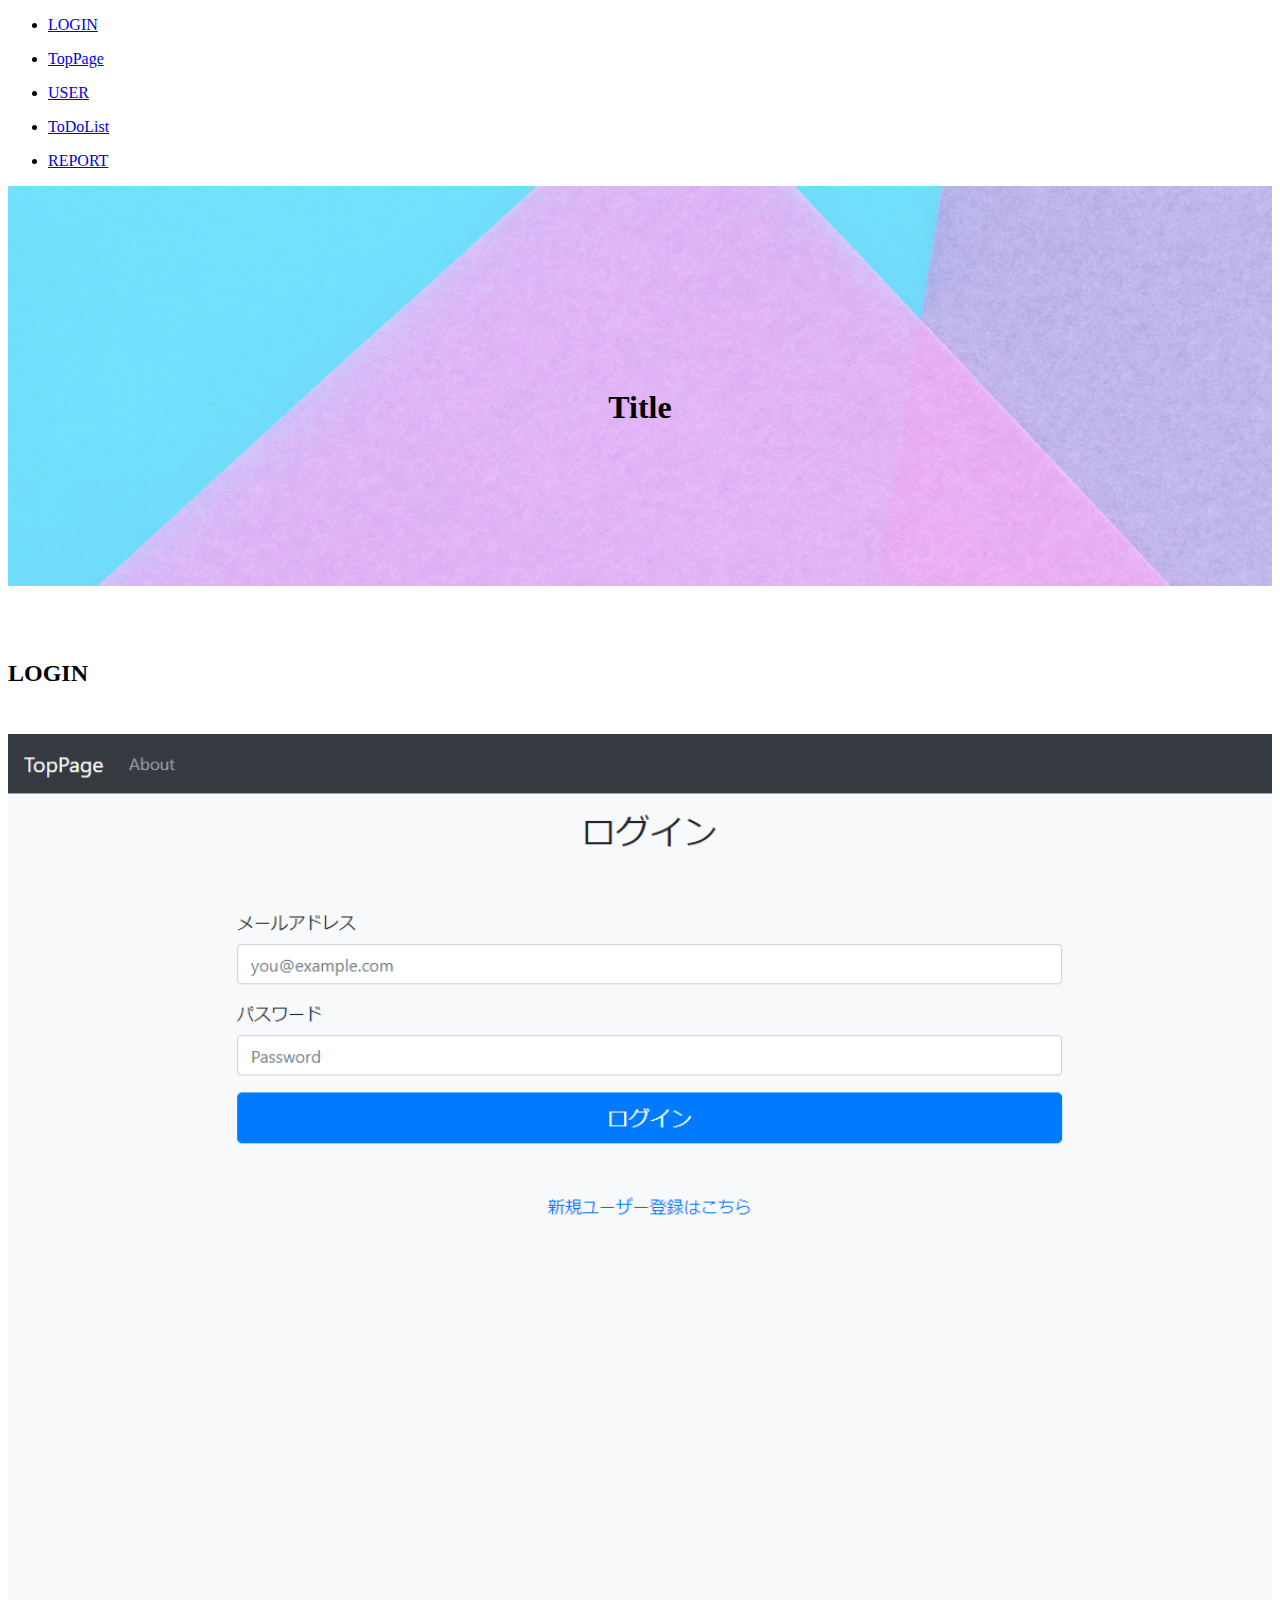
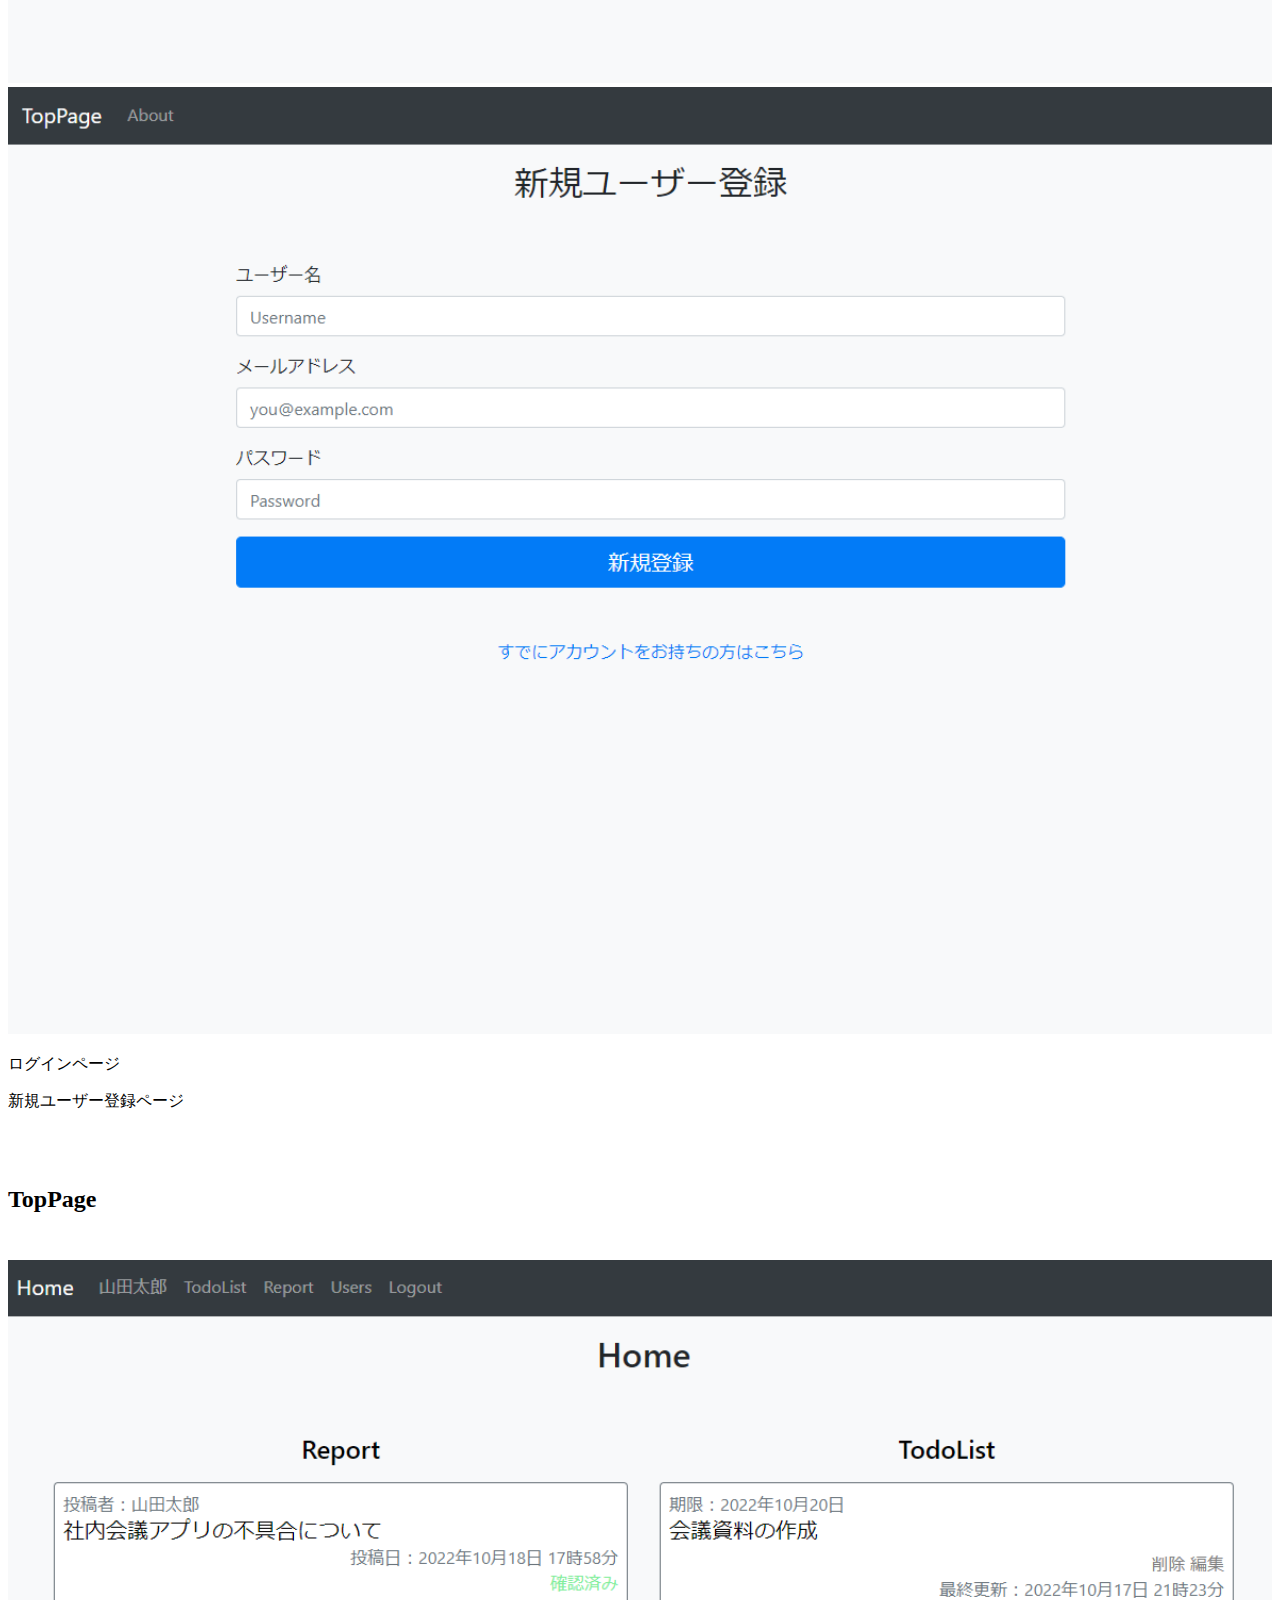
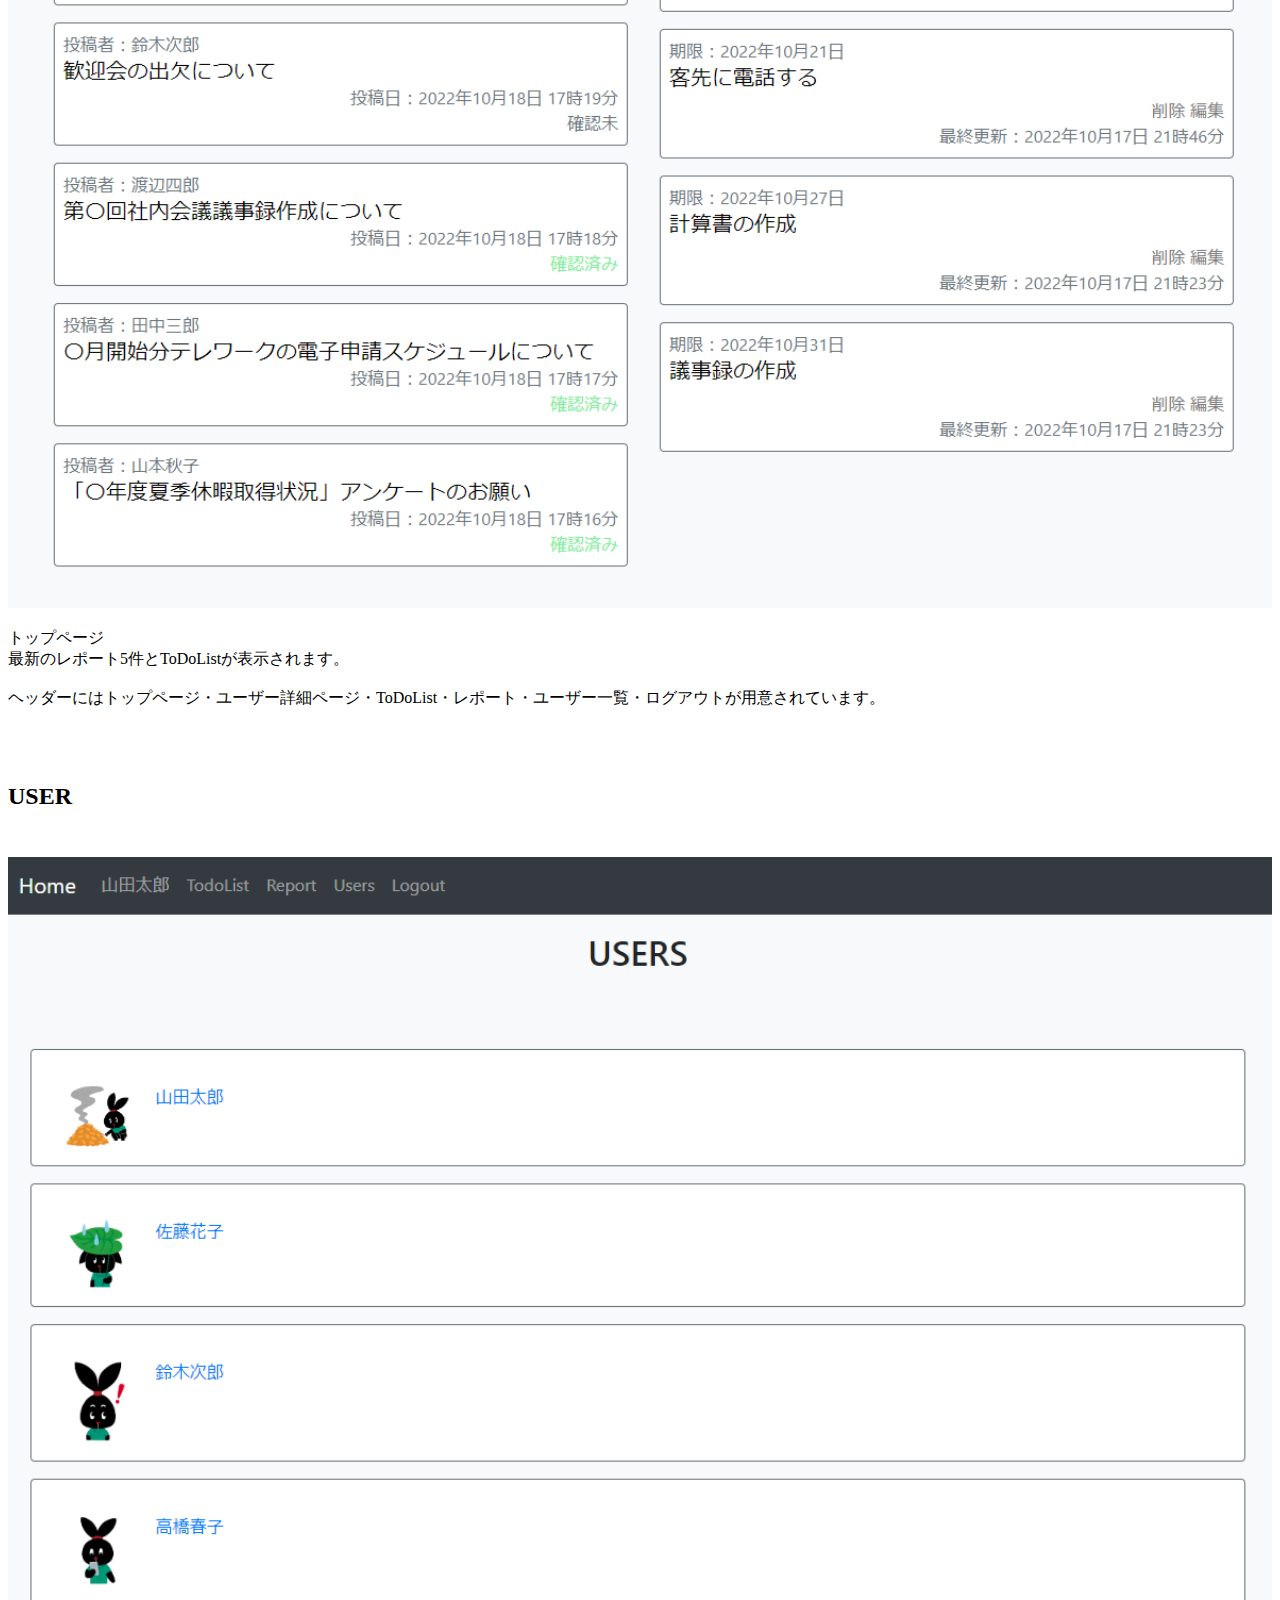
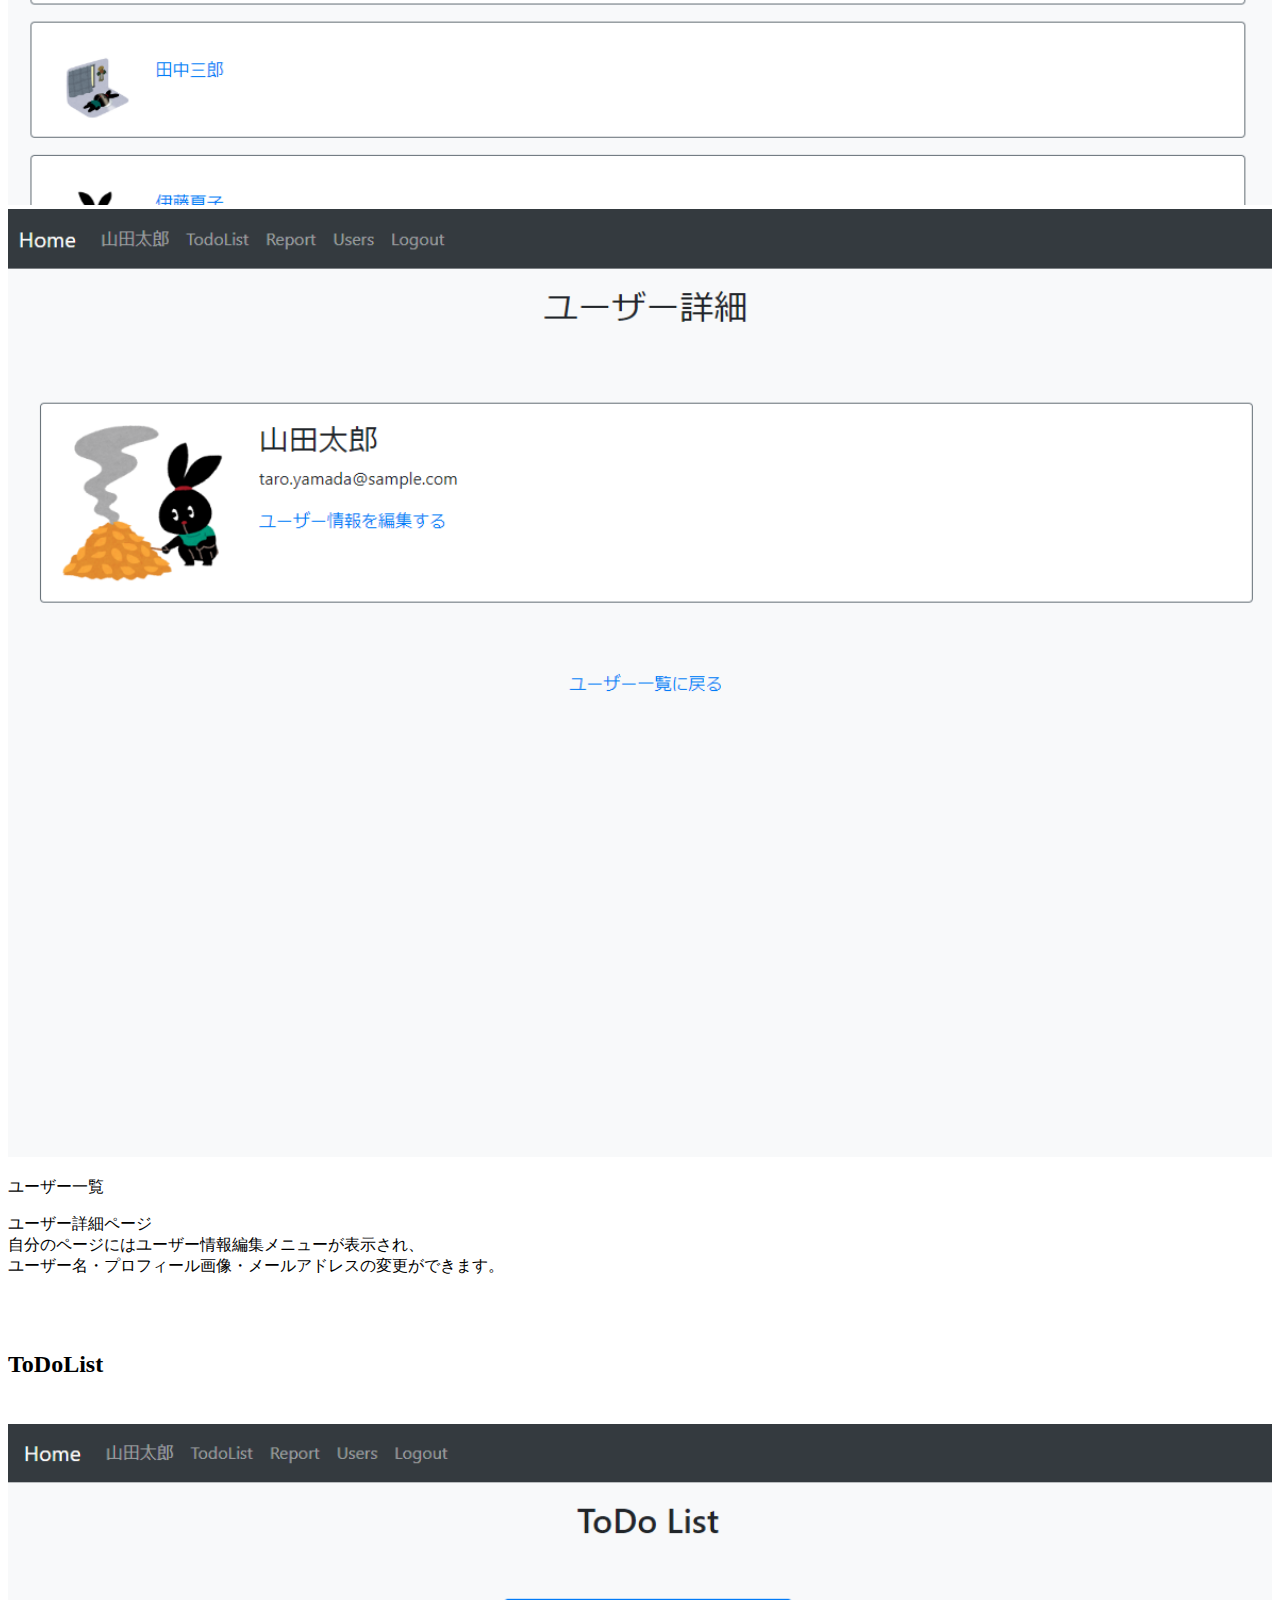
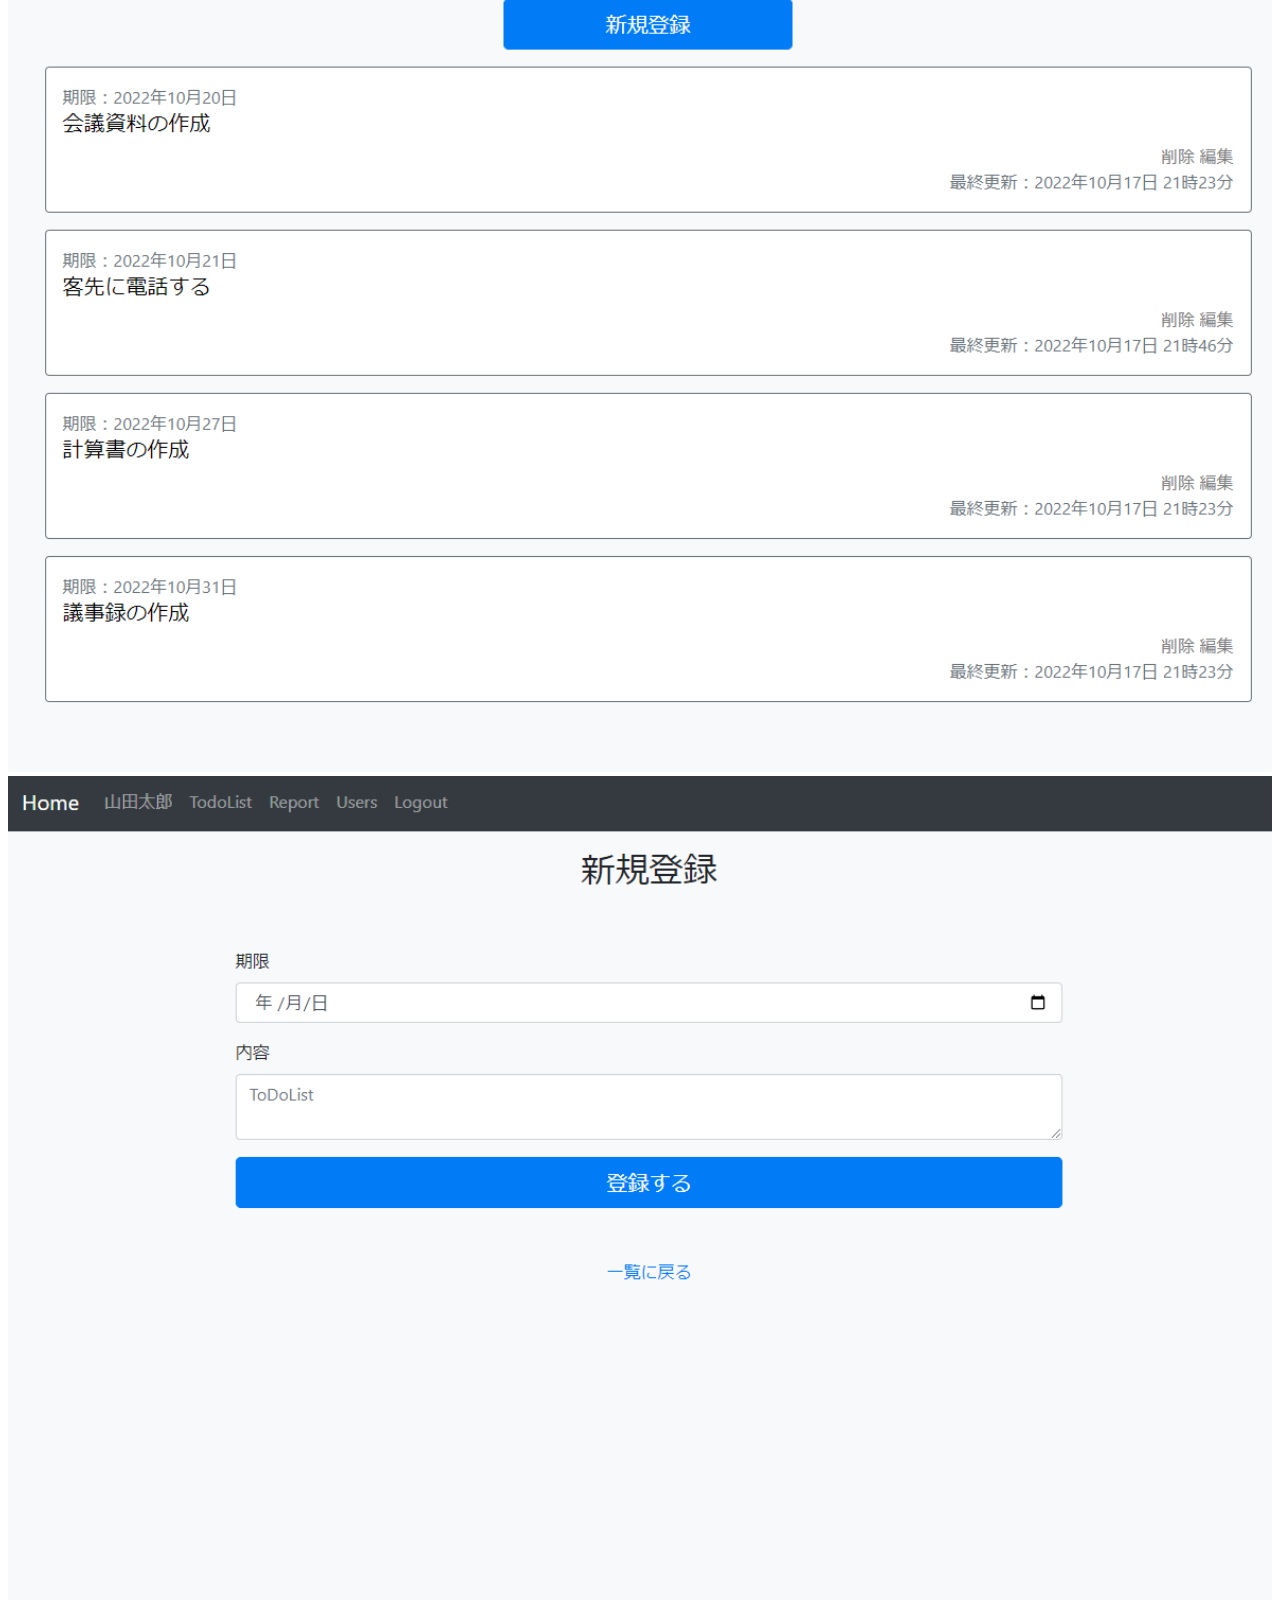
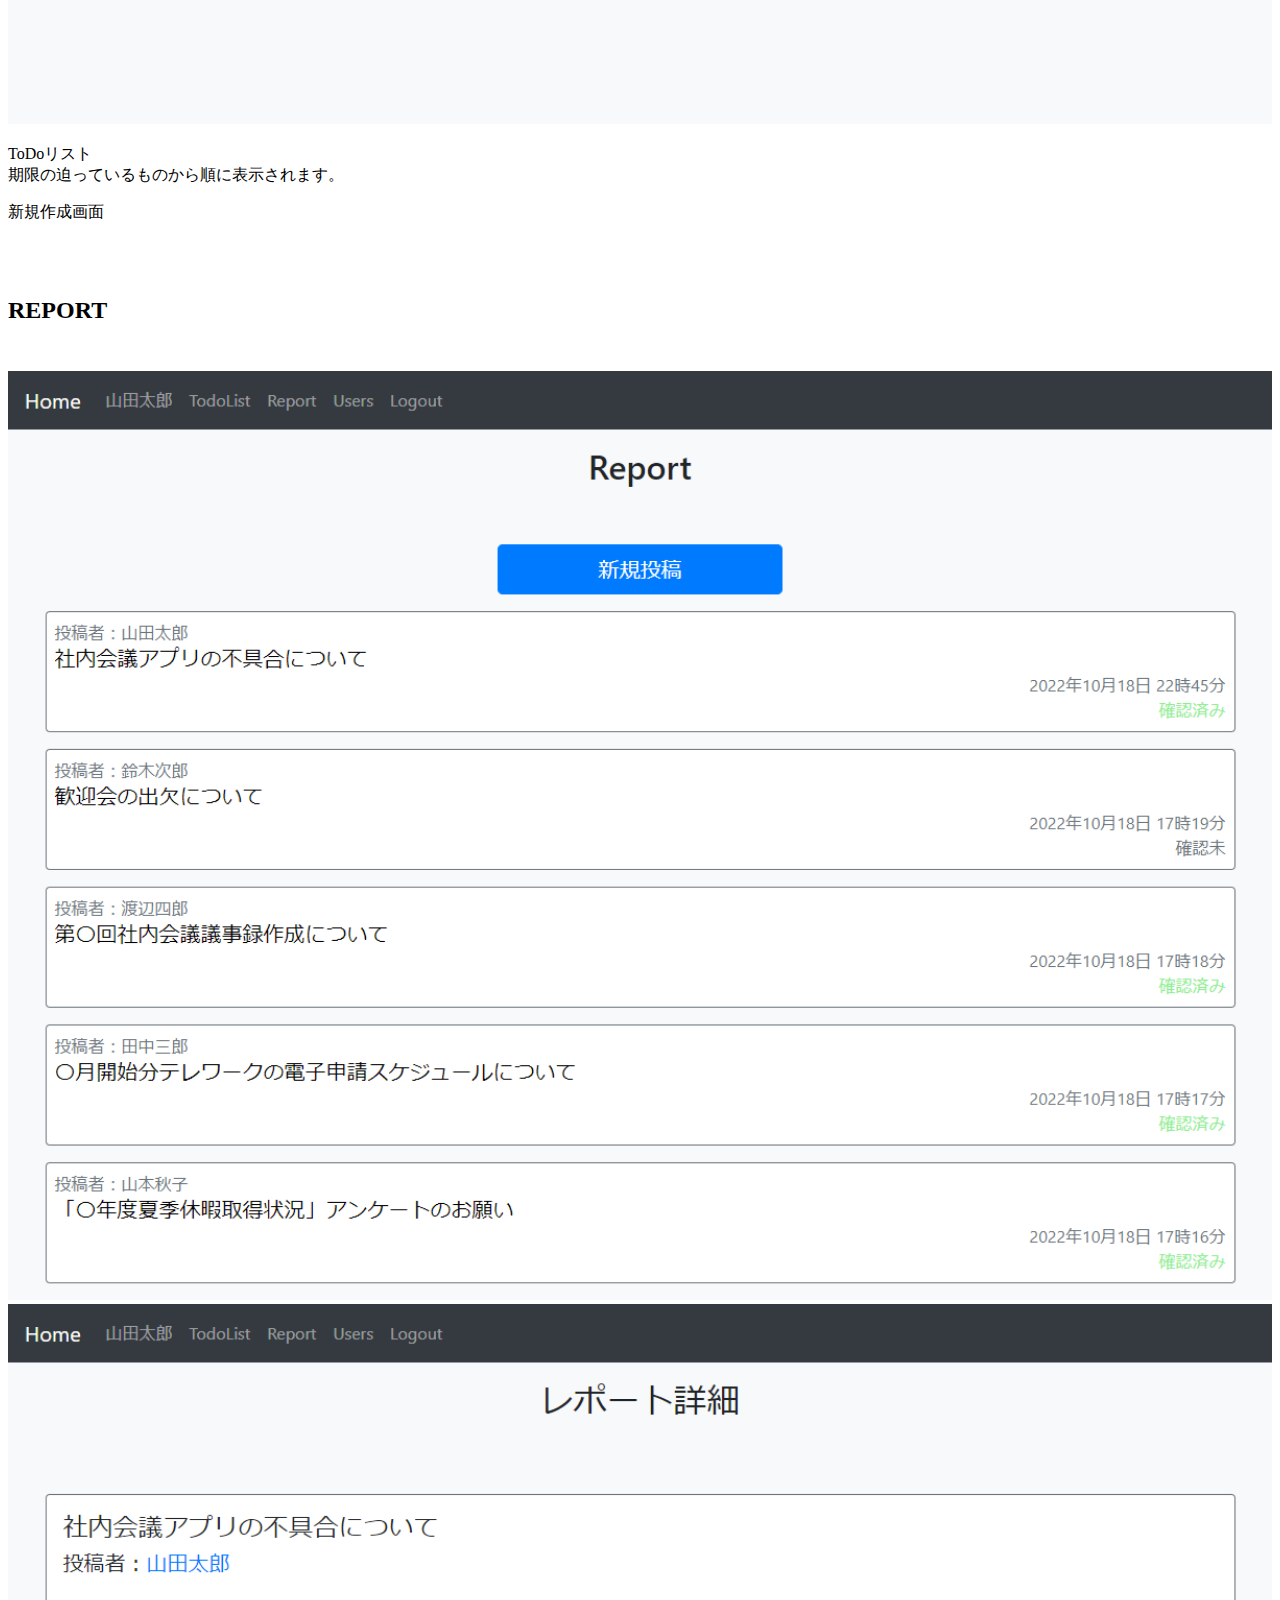
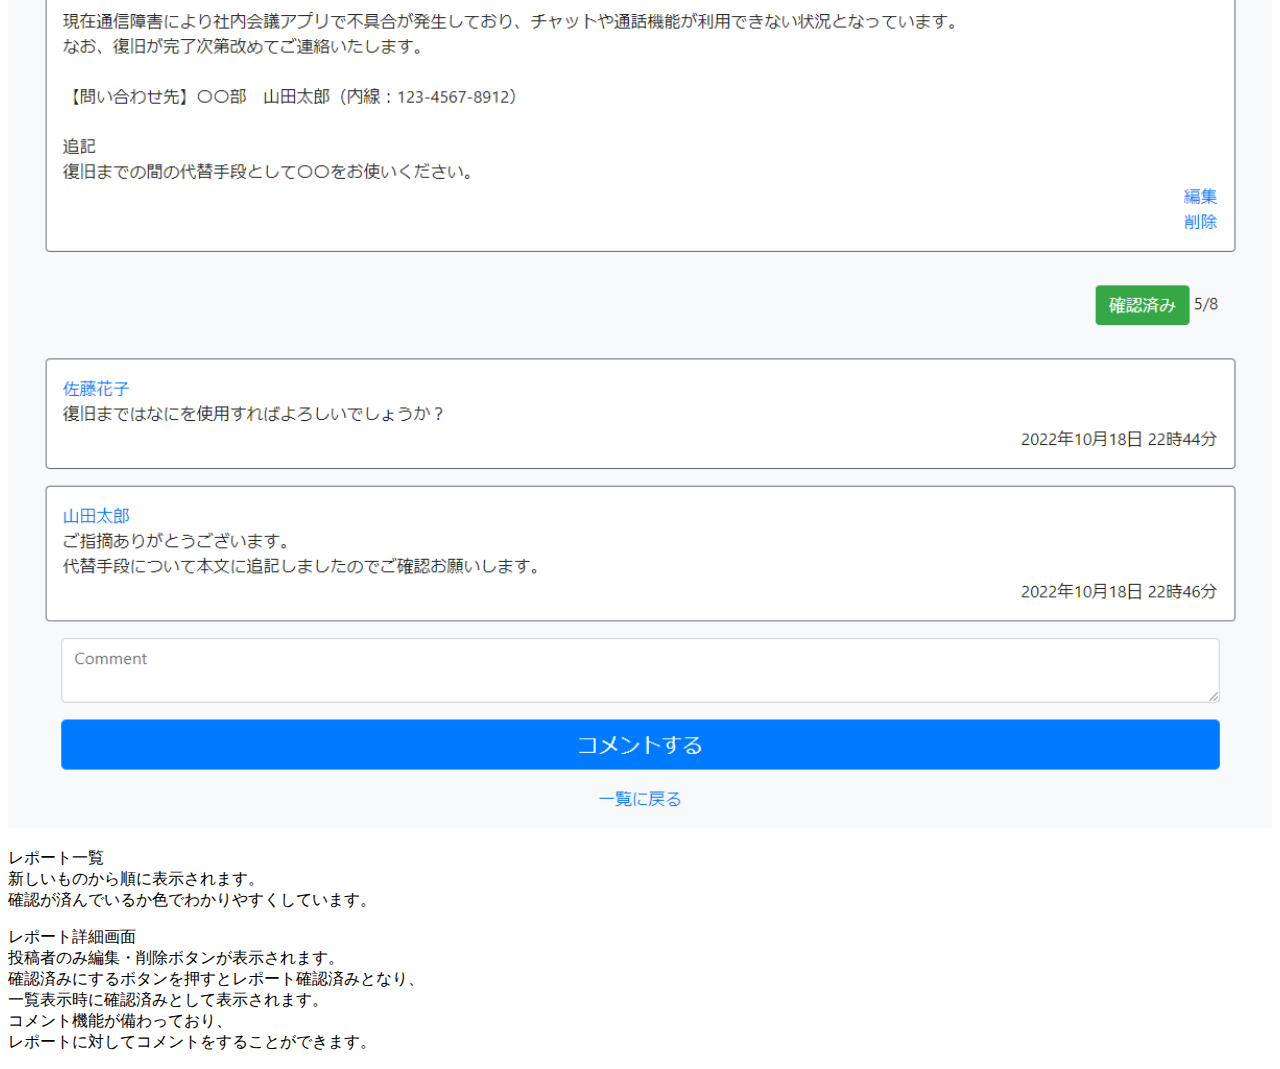
==== appdetail.html @ 01f0f60f "アプリの使い方を追加" ====
<!DOCTYPE html>
<html>
  <head>
    <meta charset="utf-8">
    <meta name="viewport" content="width=device-width, initial-scale=1, shrink-to-fit=no">
    <!-- Bootstrap CSS -->
    <link rel="stylesheet" href="https://stackpath.bootstrapcdn.com/bootstrap/4.1.3/css/bootstrap.min.css" integrity="sha384-MCw98/SFnGE8fJT3GXwEOngsV7Zt27NXFoaoApmYm81iuXoPkFOJwJ8ERdknLPMO" crossorigin="anonymous">
 
    <title>アプリの使い方</title>
    <link rel="stylesheet" href="stylesheet.css">
  </head>

  <body>
    <!--ヘッダー--> 
    <nav class="navbar navbar-expand fixed-top navbar-dark bg-dark">
        <div class="collapse navbar-collapse justify-content-center">
            <ul class="navbar-nav">
                <li class="nav-item active">
                    <a class="nav-link" href="#login"><p class="h5">LOGIN</p></a>
                </li>
                <li class="nav-item active">
                    <a class="nav-link" href="#index"><p class="h5">TopPage</p></a>
                </li>
                <li class="nav-item active">
                    <a class="nav-link" href="#user"><p class="h5">USER</p></a>
                </li>
                <li class="nav-item active">
                    <a class="nav-link" href="#list"><p class="h5">ToDoList</p></a>
                </li>
                <li class="nav-item active">
                    <a class="nav-link" href="#report"><p class="h5">REPORT</p></a>
                </li>
            </ul>
        </div>
    </nav>

    <div class="container-title" id="top">
        <h1 class="title" >Title</h1>
    </div>

    <h2 id="login" class="text-center"><br><br>LOGIN<br><br></h2>
    <div class="container countainer-mdiv.container-m">
        <div class="row">
          <div class="col-md-6 ">
            <img src="img/Login.png" alt="img" class="img-fulied border border-secondary">
          </div>
          <div class="col-md-6 ">
            <img src="img/Signup.jpg" alt="img" class="img-fulied border border-secondary">
          </div>
          <div class="col-md-6 text-center">
            <p>ログインページ</p>
          </div>
          <div class="col-md-6 text-center">
            <p>新規ユーザー登録ページ</p>
          </div>
        </div>
      </div>

    <h2 id="index" class="text-center"><br><br>TopPage<br><br></h2>
    <div class="container countainer-mdiv.container-m">
        <div class="row">
          <div class="col-md-7 ">
            <img src="img/App.png" alt="img" class="img-fulied border border-secondary">
          </div>
          <div class="col-md-5">
            <p>
                トップページ<br>
                最新のレポート5件とToDoListが表示されます。<br><br>
                ヘッダーにはトップページ・ユーザー詳細ページ・ToDoList・レポート・ユーザー一覧・ログアウトが用意されています。
            </p>
          </div>
        </div>
    </div>

    <h2 id="user" class="text-center"><br><br>USER<br><br></h2>
    <div class="container countainer-mdiv.container-m">
        <div class="row">
          <div class="col-md-6 ">
            <img src="img/user_index.png" alt="img" class="img-fulied border border-secondary">
          </div>
          <div class="col-md-6 ">
            <img src="img/user_show.png" alt="img" class="img-fulied border border-secondary">
          </div>
          <div class="col-md-6 text-center">
            <p>ユーザー一覧</p>
          </div>
          <div class="col-md-6 text-center">
            <p>ユーザー詳細ページ<br>自分のページにはユーザー情報編集メニューが表示され、<br>ユーザー名・プロフィール画像・メールアドレスの変更ができます。</p>
          </div>
        </div>
    </div>

    <h2 id="list" class="text-center"><br><br>ToDoList<br><br></h2>
    <div class="container countainer-mdiv.container-m">
        <div class="row">
          <div class="col-md-6 ">
            <img src="img/list.png" alt="img" class="img-fulied border border-secondary">
          </div>
          <div class="col-md-6 ">
            <img src="img/list_new.png" alt="img" class="img-fulied border border-secondary">
          </div>
          <div class="col-md-6 text-center">
            <p>ToDoリスト<br>期限の迫っているものから順に表示されます。</p>
          </div>
          <div class="col-md-6 text-center">
            <p>新規作成画面</p>
          </div>
        </div>
    </div>

    <h2 id="report" class="text-center"><br><br>REPORT<br><br></h2>
    <div class="container countainer-mdiv.container-m">
        <div class="row">
          <div class="col-md-6 ">
            <img src="img/report_index.png" alt="img" class="img-fulied border border-secondary">
          </div>
          <div class="col-md-6 ">
            <img src="img/report_show.png" alt="img" class="img-fulied border border-secondary">
          </div>
          <div class="col-md-6 text-center">
            <p>レポート一覧<br>新しいものから順に表示されます。<br>確認が済んでいるか色でわかりやすくしています。</p>
          </div>
          <div class="col-md-6 text-center">
            <p>
                レポート詳細画面<br>
                投稿者のみ編集・削除ボタンが表示されます。<br>
                確認済みにするボタンを押すとレポート確認済みとなり、<br>
                一覧表示時に確認済みとして表示されます。<br>
                コメント機能が備わっており、<br>
                レポートに対してコメントをすることができます。
            </p>
          </div>
        </div>
    </div>


      <!-- Optional JavaScript -->
    <!-- jQuery first, then Popper.js, then Bootstrap JS -->
    <script src="https://code.jquery.com/jquery-3.3.1.slim.min.js" integrity="sha384-q8i/X+965DzO0rT7abK41JStQIAqVgRVzpbzo5smXKp4YfRvH+8abtTE1Pi6jizo" crossorigin="anonymous"></script>
    <script src="https://cdnjs.cloudflare.com/ajax/libs/popper.js/1.14.3/umd/popper.min.js" integrity="sha384-ZMP7rVo3mIykV+2+9J3UJ46jBk0WLaUAdn689aCwoqbBJiSnjAK/l8WvCWPIPm49" crossorigin="anonymous"></script>
    <script src="https://stackpath.bootstrapcdn.com/bootstrap/4.1.3/js/bootstrap.min.js" integrity="sha384-ChfqqxuZUCnJSK3+MXmPNIyE6ZbWh2IMqE241rYiqJxyMiZ6OW/JmZQ5stwEULTy" crossorigin="anonymous"></script> 
    </body>
</html>
---- stylesheet.css ----
.navbar-dark .navbar-nav .nav-link:hover{
    color: red;
}

.container-title {
    background-image: url(img/background_img2.jpg);
    height: 400px;
    position: relative;
    background-repeat: no-repeat;
    background-size: cover;
}

.title{
    position: absolute;
    top: 50%;
    left: 50%;
    transform: translate(-50%, -50%);
}

div.container-m {
    margin-top: 80px;
}

img.img-fulied{
    width: 100%;
    height: 100%;
}
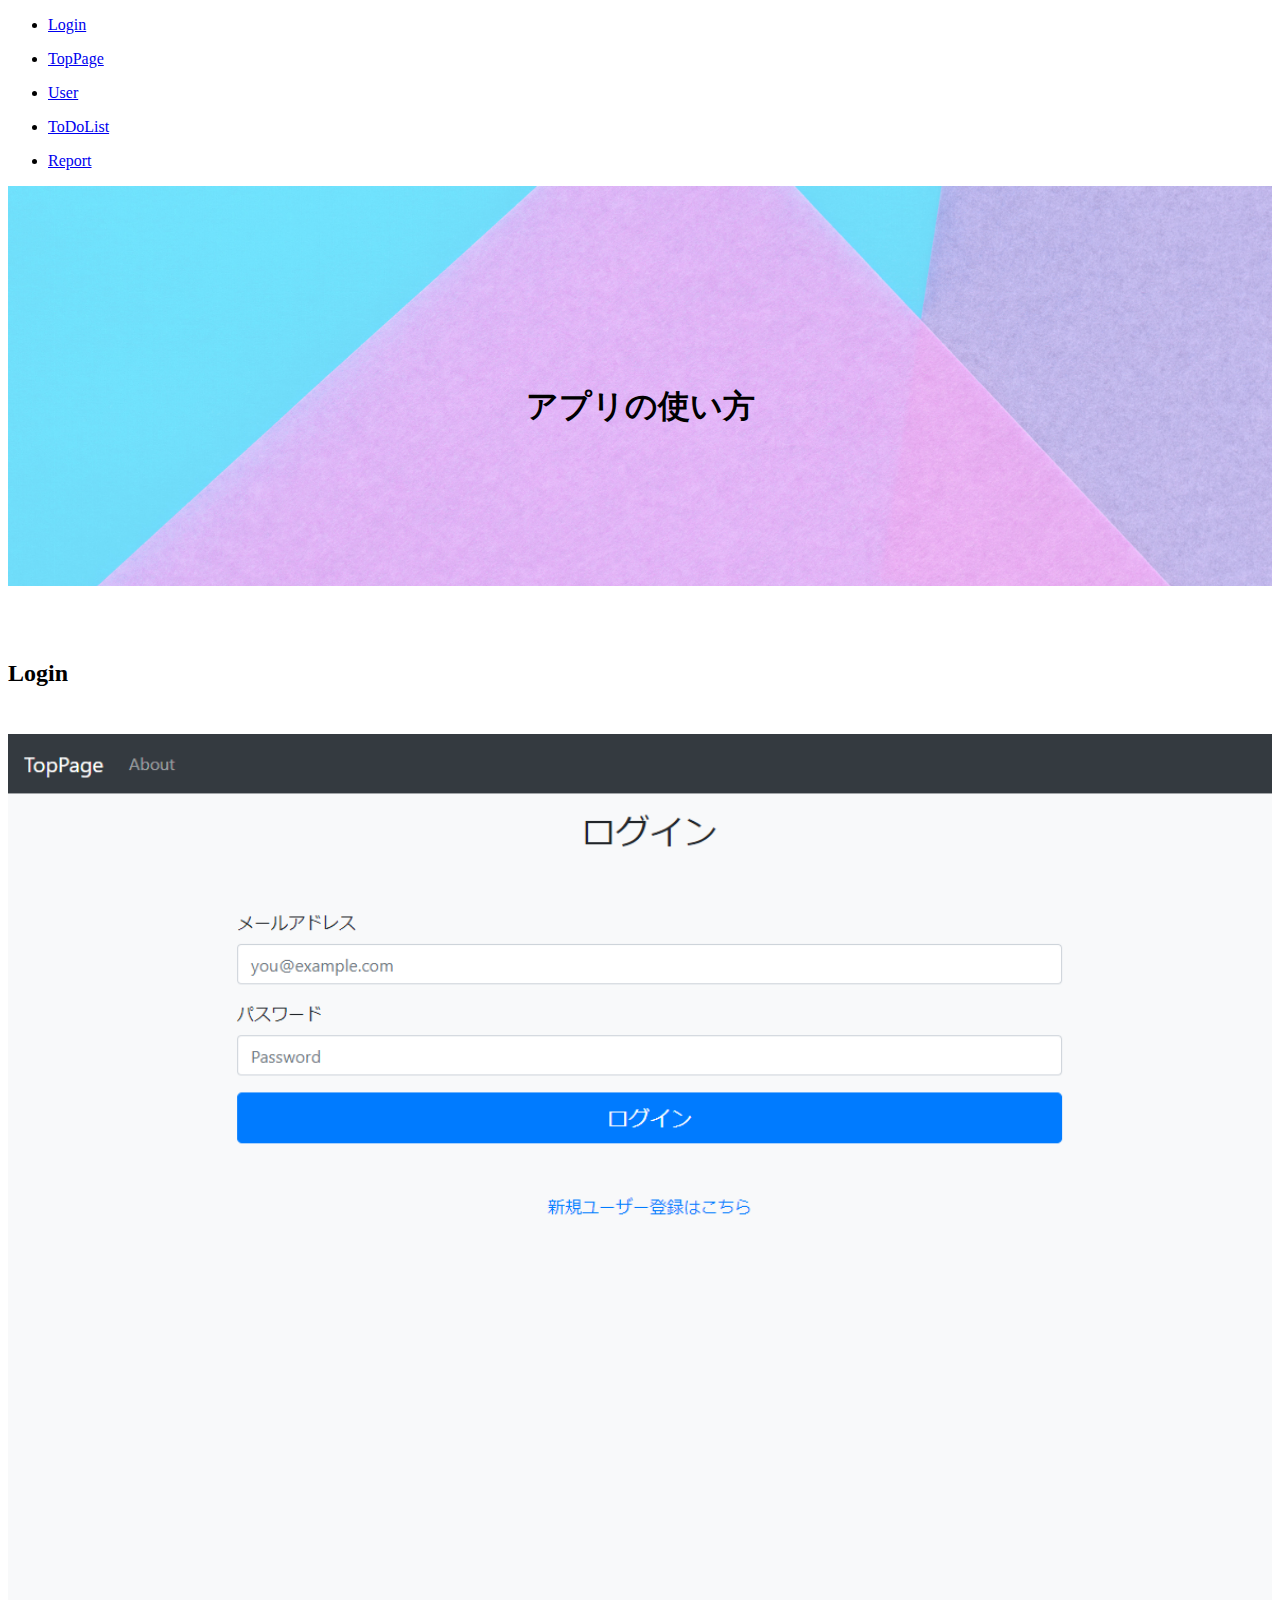
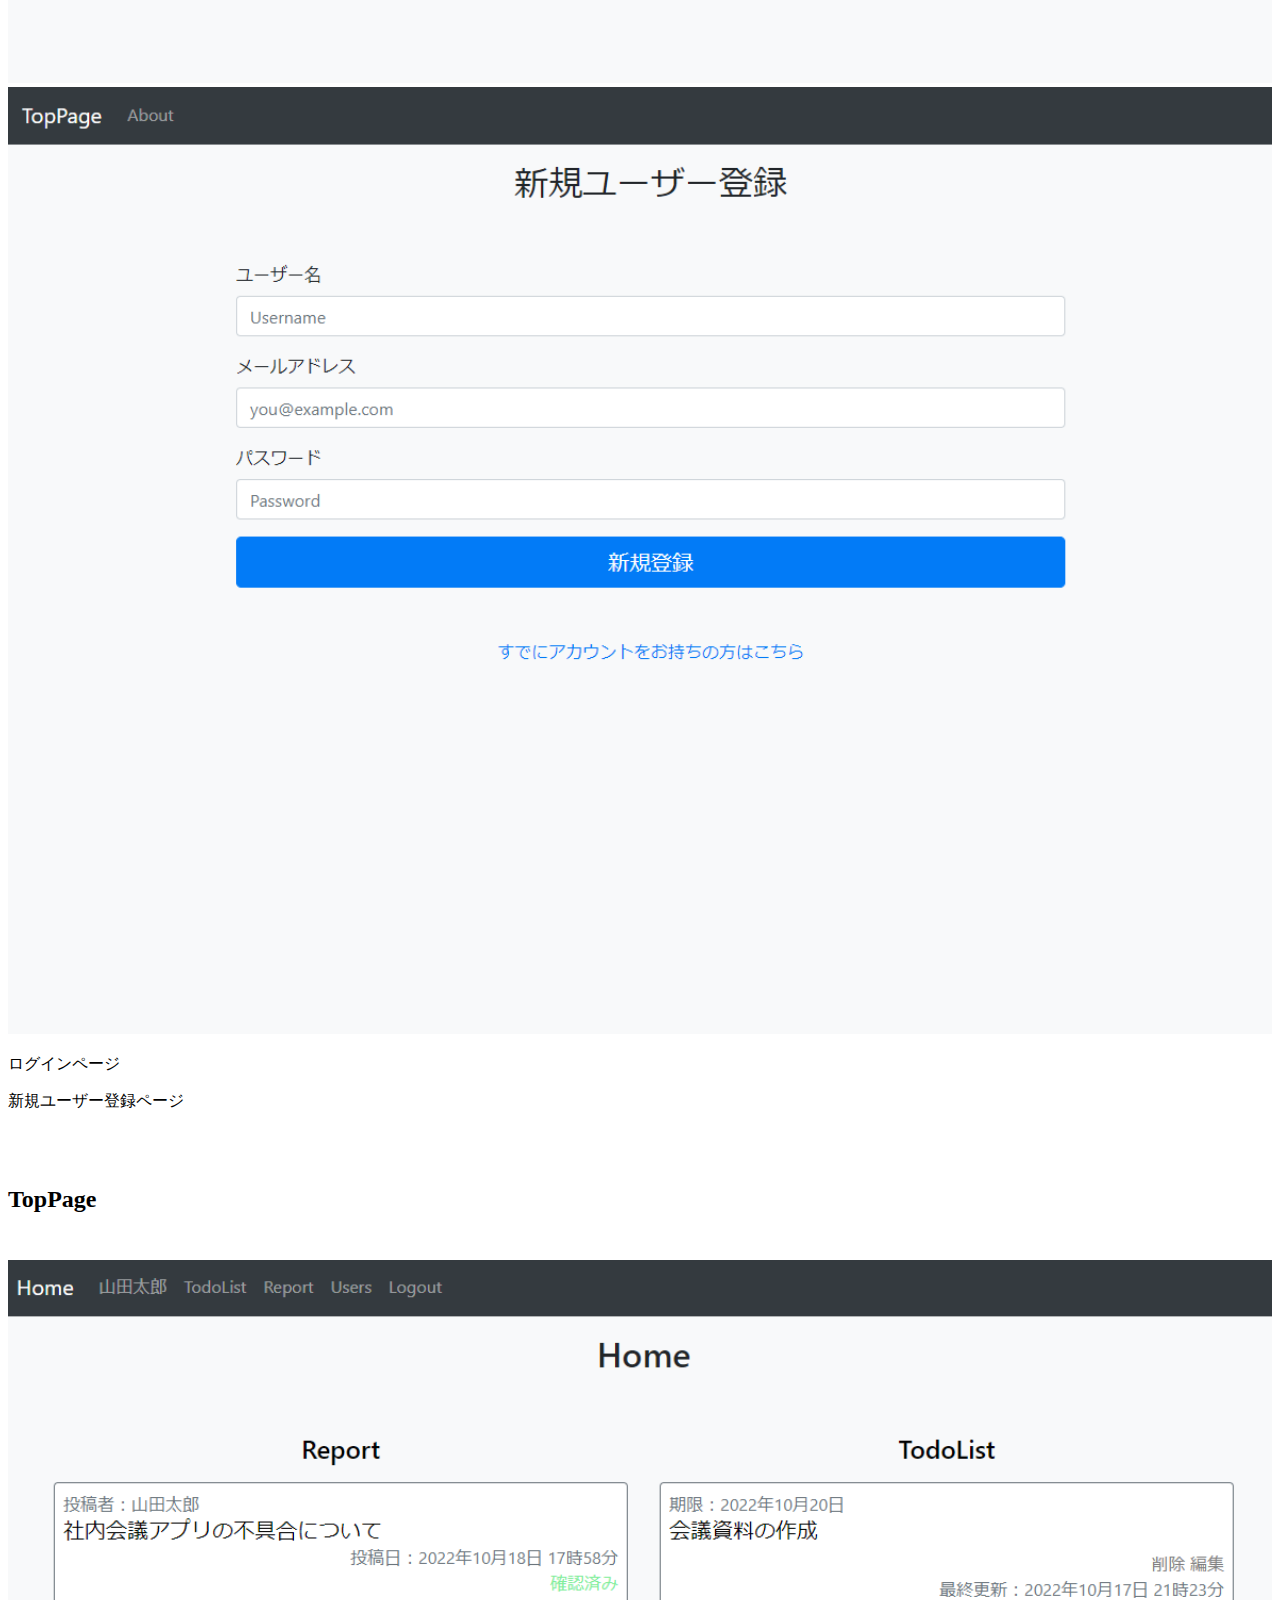
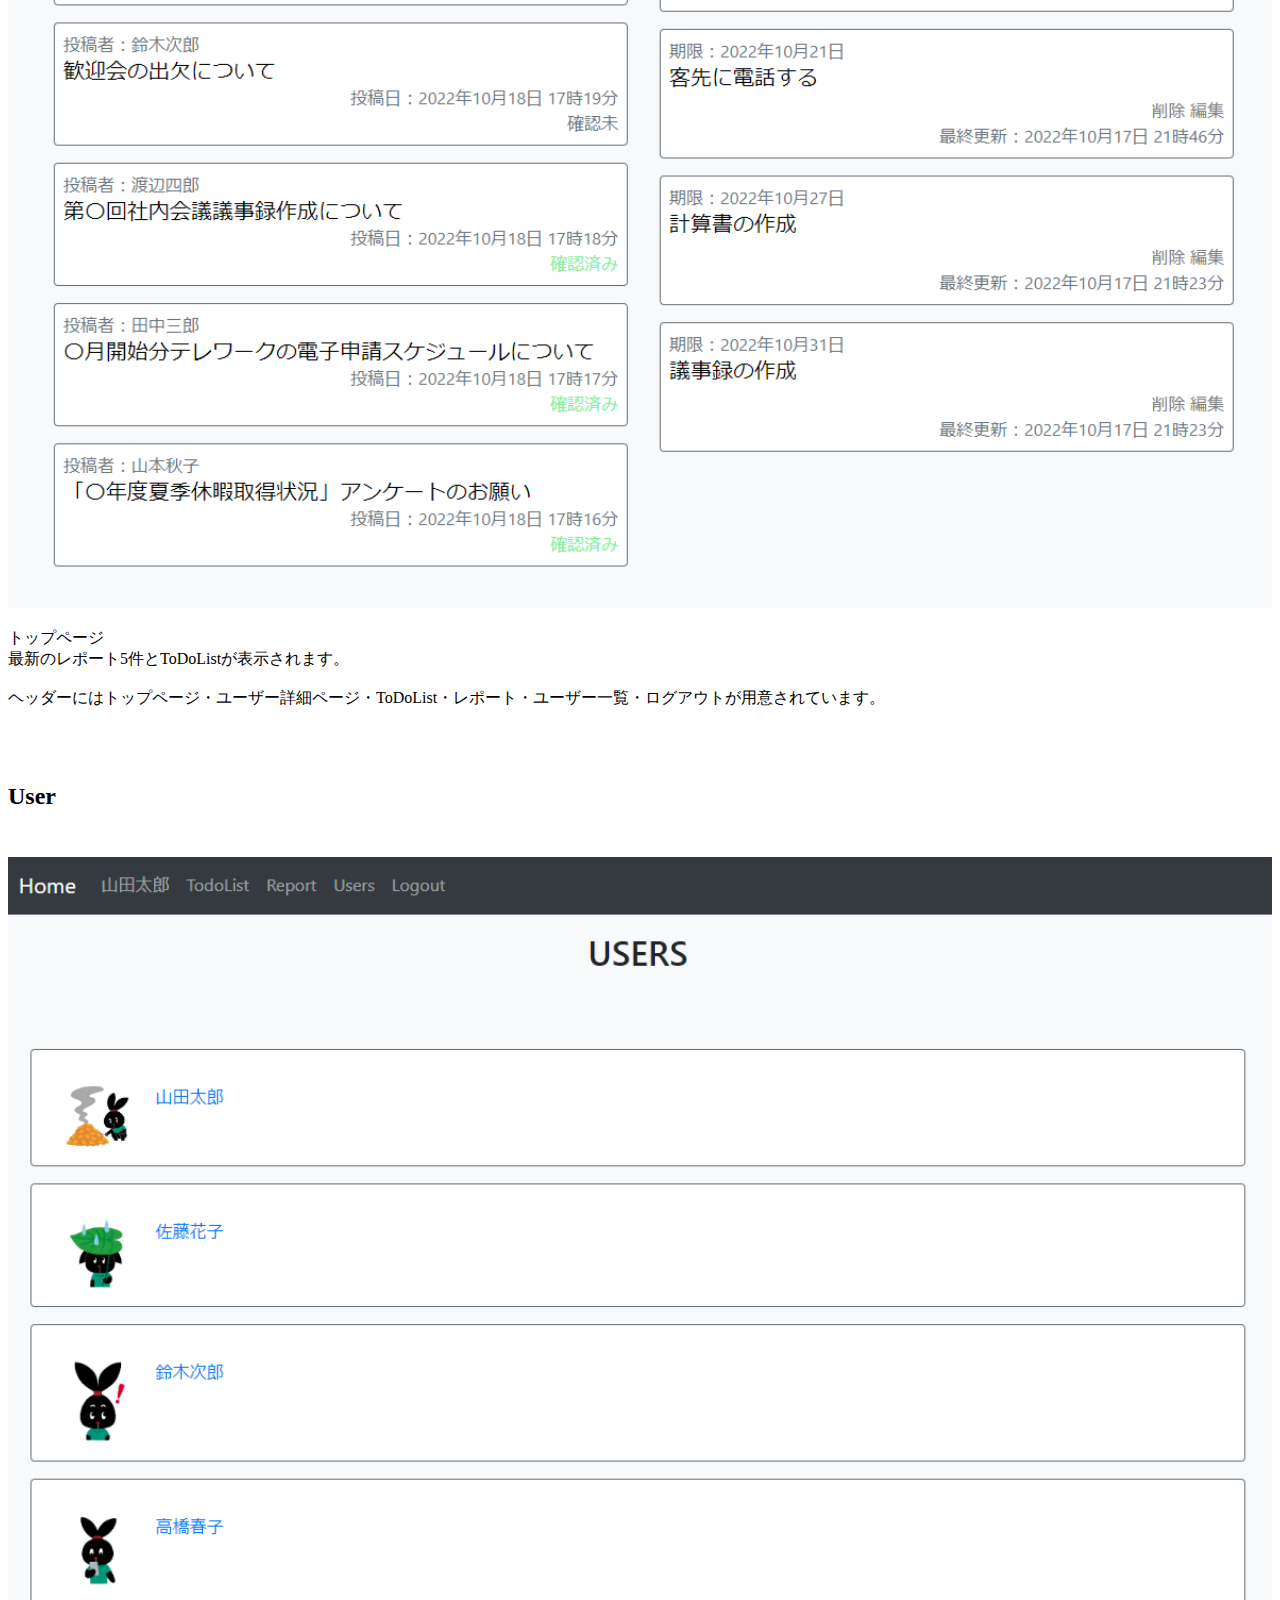
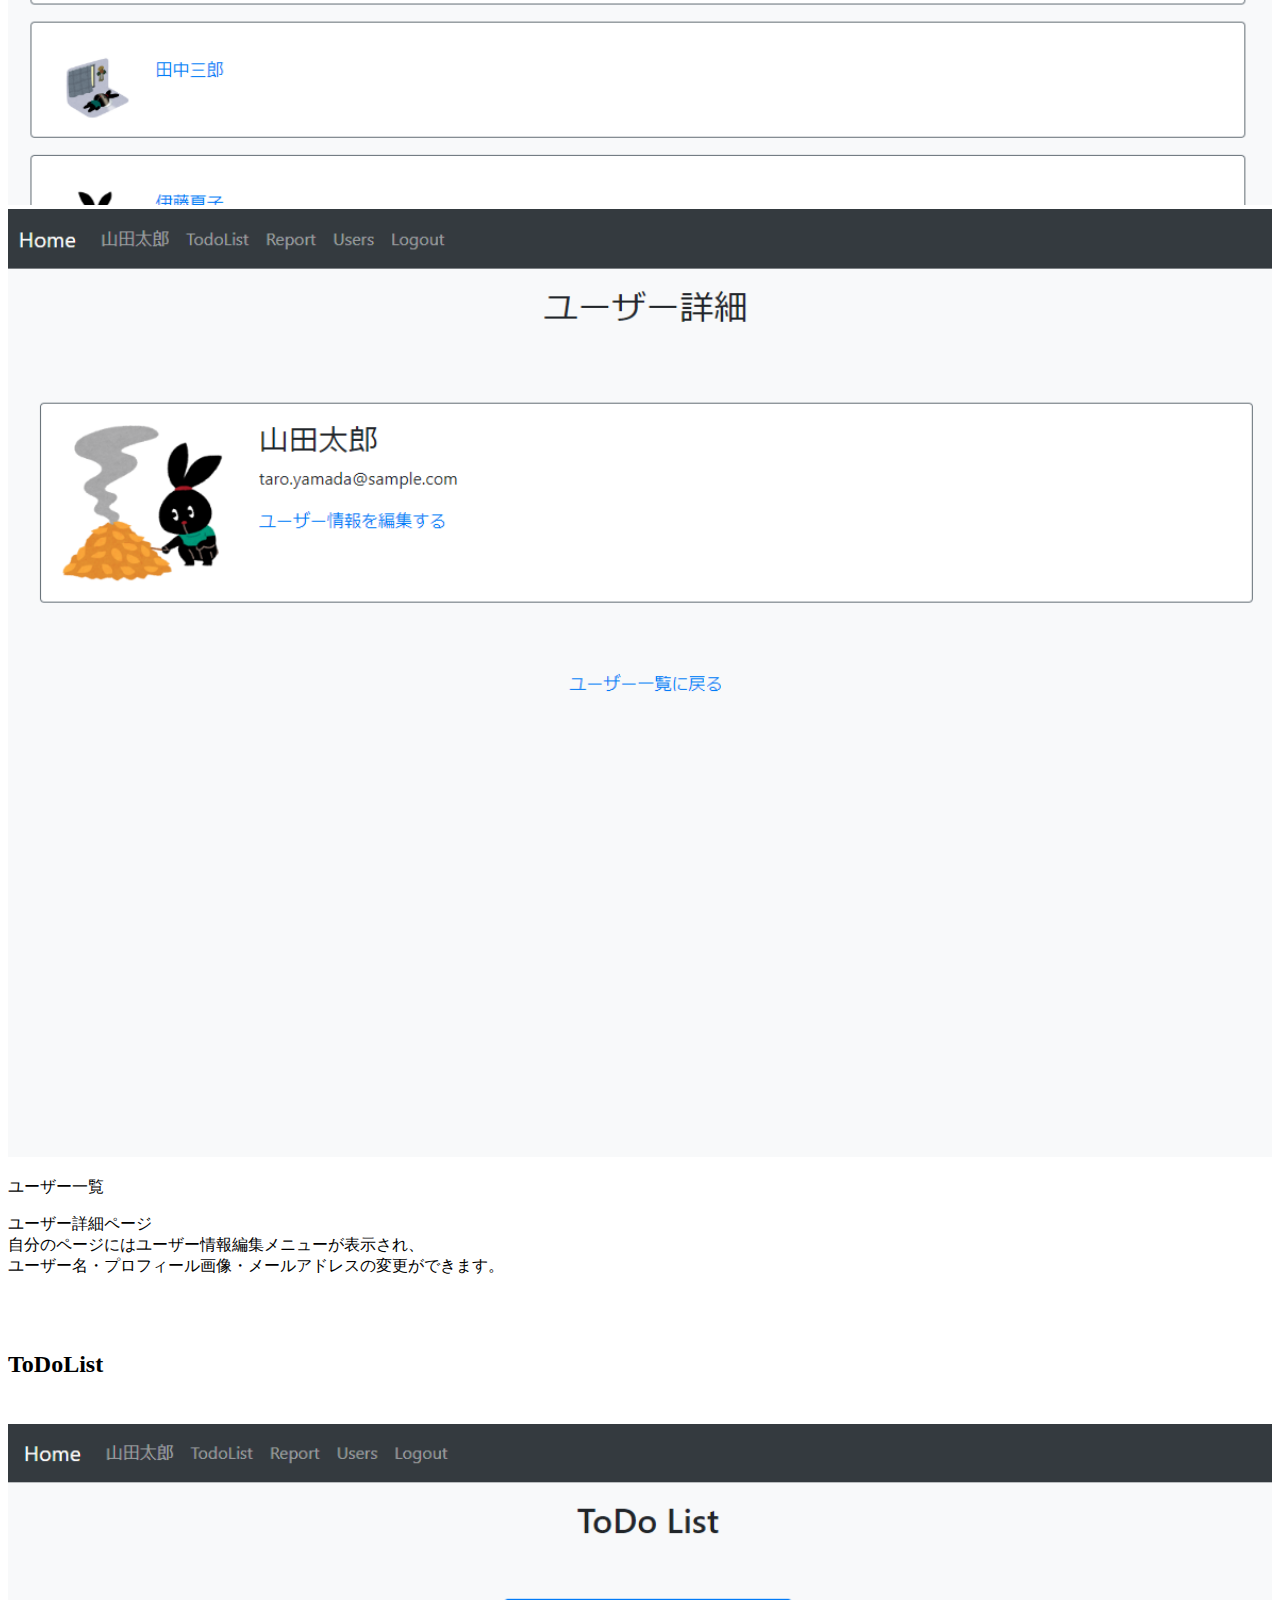
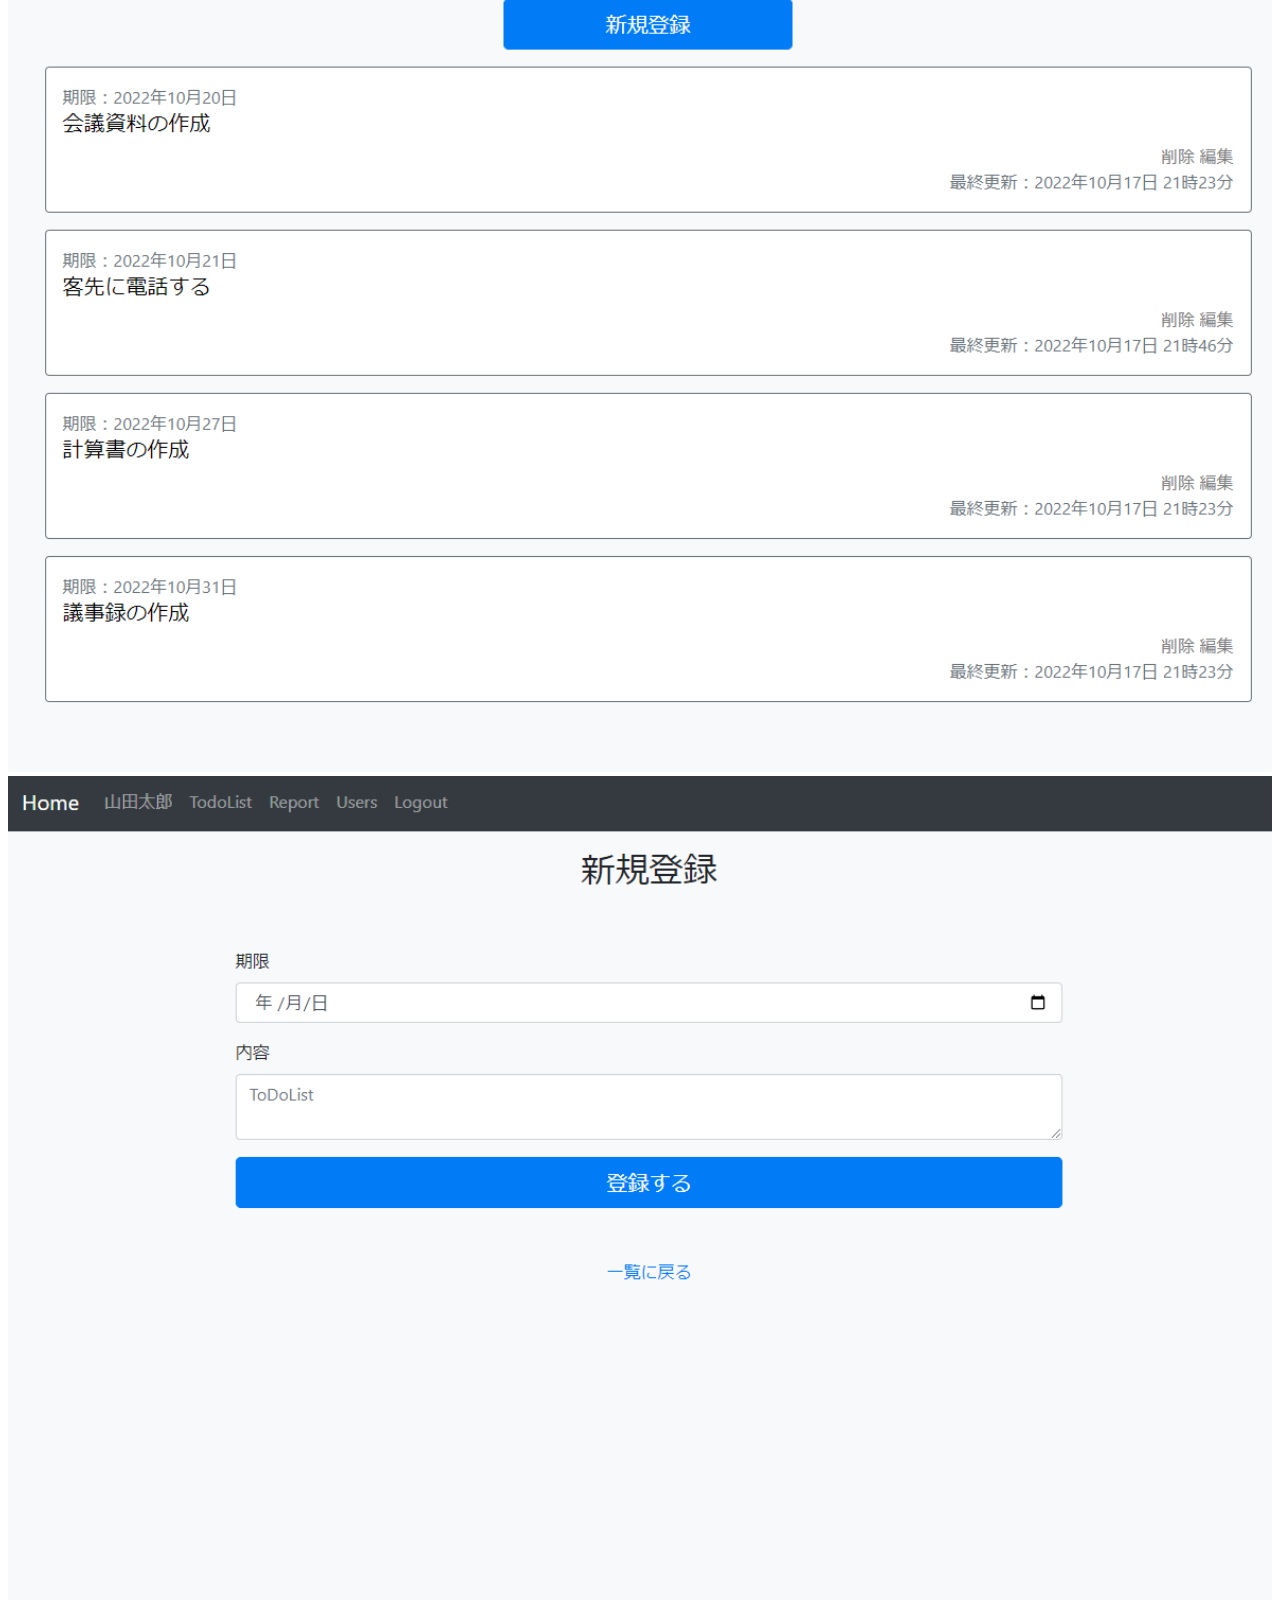
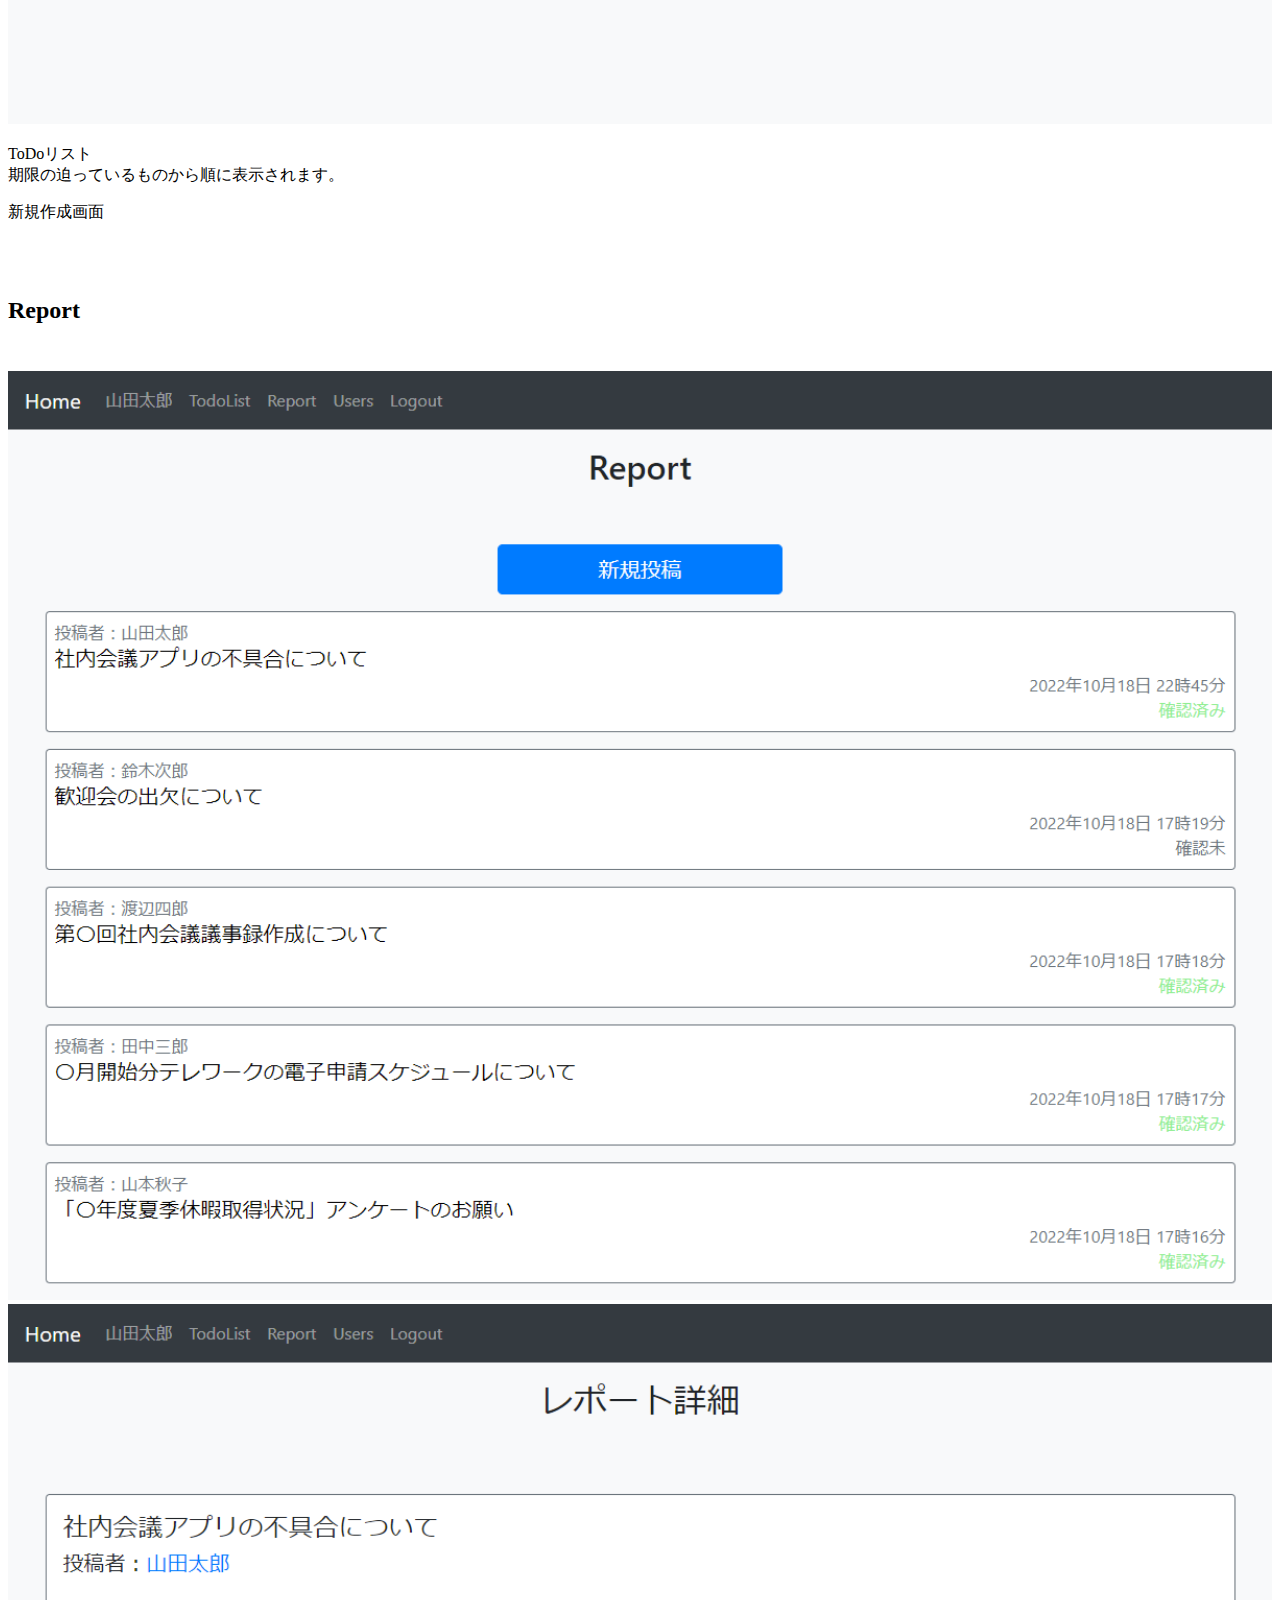
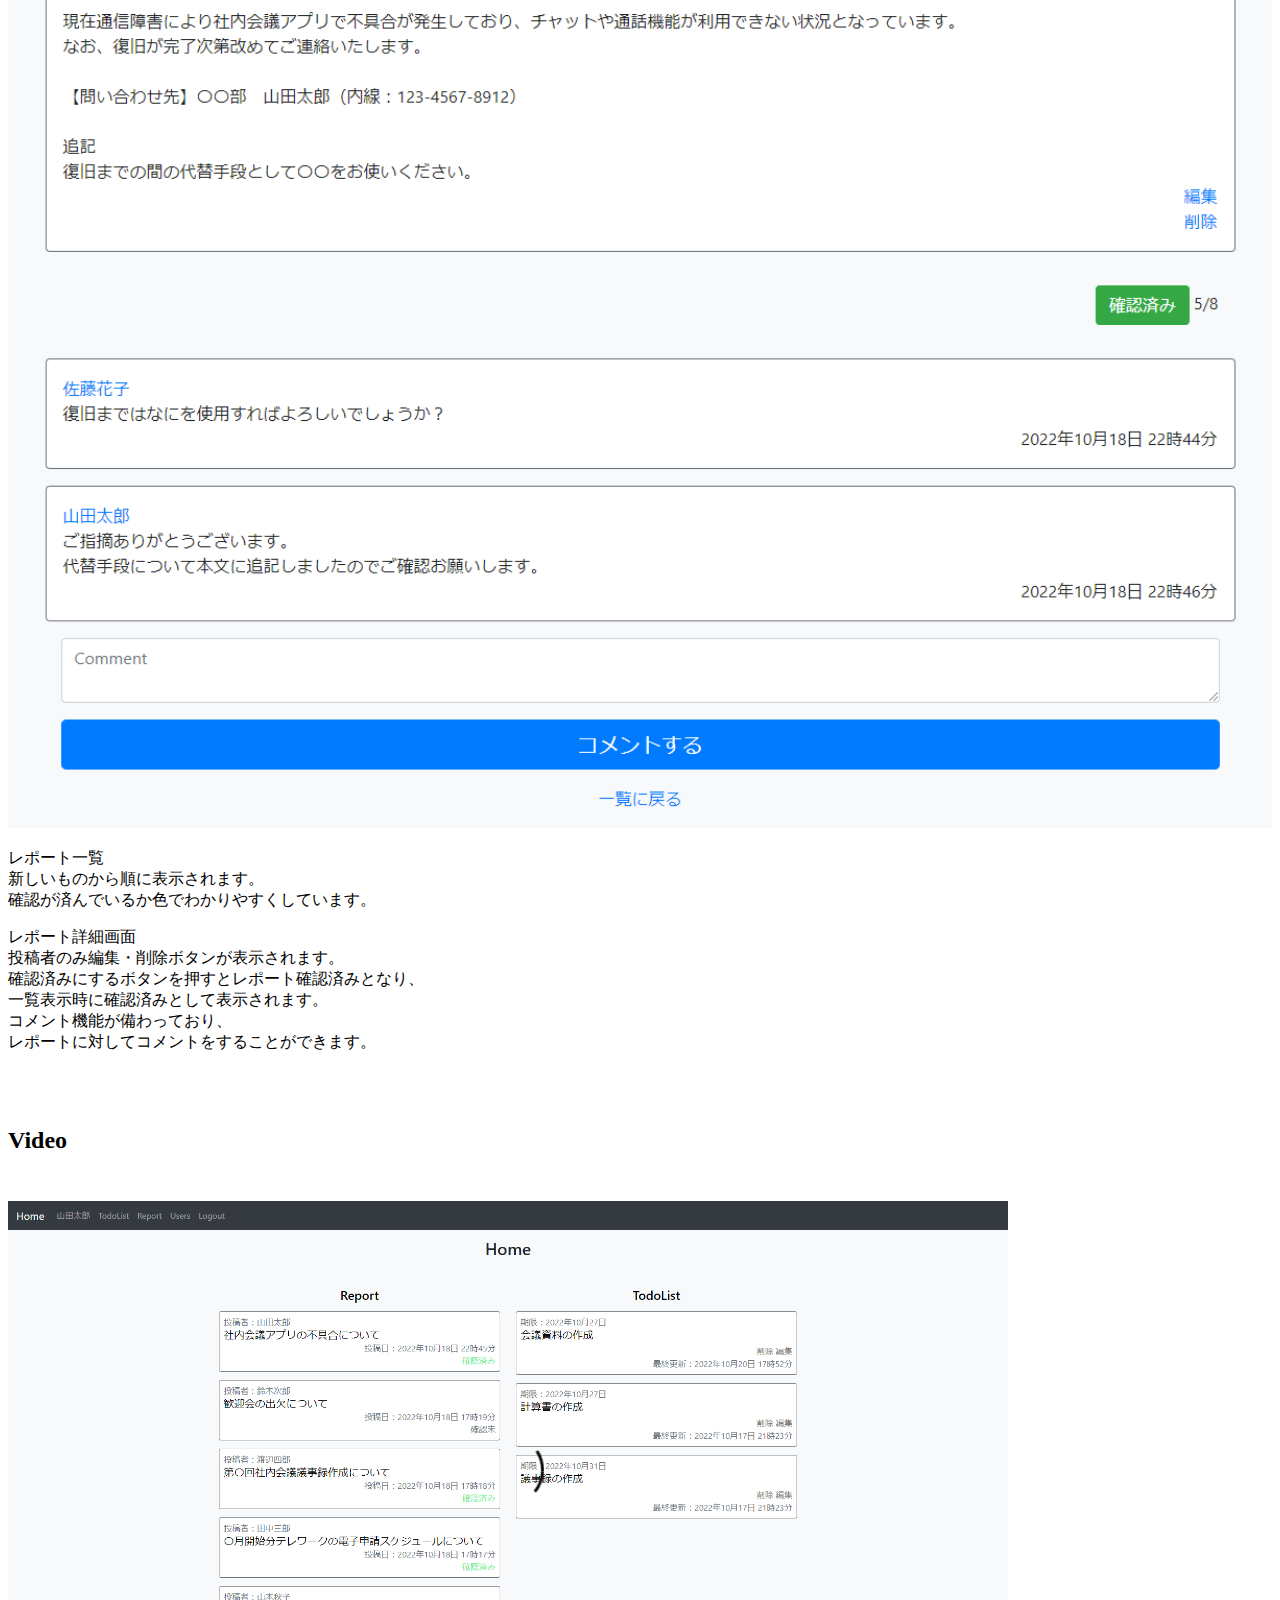
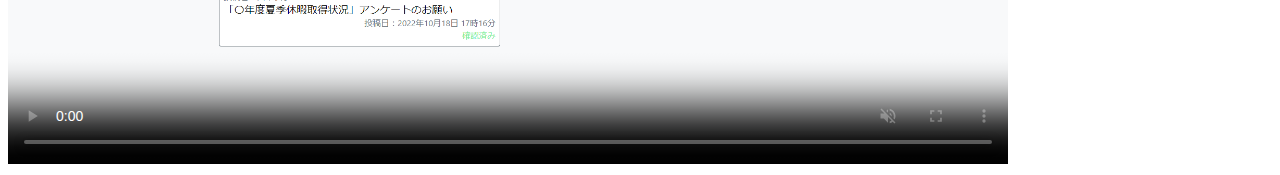
==== commit 64ee292c: "動画の追加" ====
--- a/appdetail.html
+++ b/appdetail.html
@@ -16,30 +16,32 @@
         <div class="collapse navbar-collapse justify-content-center">
             <ul class="navbar-nav">
                 <li class="nav-item active">
-                    <a class="nav-link" href="#login"><p class="h5">LOGIN</p></a>
+                    <a class="nav-link" href="#login"><p class="h5">Login</p></a>
                 </li>
                 <li class="nav-item active">
                     <a class="nav-link" href="#index"><p class="h5">TopPage</p></a>
                 </li>
                 <li class="nav-item active">
-                    <a class="nav-link" href="#user"><p class="h5">USER</p></a>
+                    <a class="nav-link" href="#user"><p class="h5">User</p></a>
                 </li>
                 <li class="nav-item active">
                     <a class="nav-link" href="#list"><p class="h5">ToDoList</p></a>
                 </li>
                 <li class="nav-item active">
-                    <a class="nav-link" href="#report"><p class="h5">REPORT</p></a>
+                    <a class="nav-link" href="#report"><p class="h5">Report</p></a>
                 </li>
             </ul>
         </div>
     </nav>
 
     <div class="container-title" id="top">
-        <h1 class="title" >Title</h1>
+        <h1 class="title" >アプリの使い方</h1>
     </div>
 
-    <h2 id="login" class="text-center"><br><br>LOGIN<br><br></h2>
-    <div class="container countainer-mdiv.container-m">
+
+
+    <h2 id="login" class="text-center"><br><br>Login<br><br></h2>
+    <div class="container countainer-mdiv.containerm">
         <div class="row">
           <div class="col-md-6 ">
             <img src="img/Login.png" alt="img" class="img-fulied border border-secondary">
@@ -72,7 +74,7 @@
         </div>
     </div>
 
-    <h2 id="user" class="text-center"><br><br>USER<br><br></h2>
+    <h2 id="user" class="text-center"><br><br>User<br><br></h2>
     <div class="container countainer-mdiv.container-m">
         <div class="row">
           <div class="col-md-6 ">
@@ -108,7 +110,7 @@
         </div>
     </div>
 
-    <h2 id="report" class="text-center"><br><br>REPORT<br><br></h2>
+    <h2 id="report" class="text-center"><br><br>Report<br><br></h2>
     <div class="container countainer-mdiv.container-m">
         <div class="row">
           <div class="col-md-6 ">
@@ -133,6 +135,11 @@
         </div>
     </div>
 
+    <h2 id="video" class="text-center"><br><br>Video<br><br></h2>
+    <div class="text-center">
+      <video controls muted poster="img\video.png" src="img\sample.mp4"></video>
+    </div>
+
 
       <!-- Optional JavaScript -->
     <!-- jQuery first, then Popper.js, then Bootstrap JS -->
--- a/stylesheet.css
+++ b/stylesheet.css
@@ -25,3 +25,8 @@
     width: 100%;
     height: 100%;
 }
+
+video {
+    width: 100%;
+    max-width: 1000px;
+}
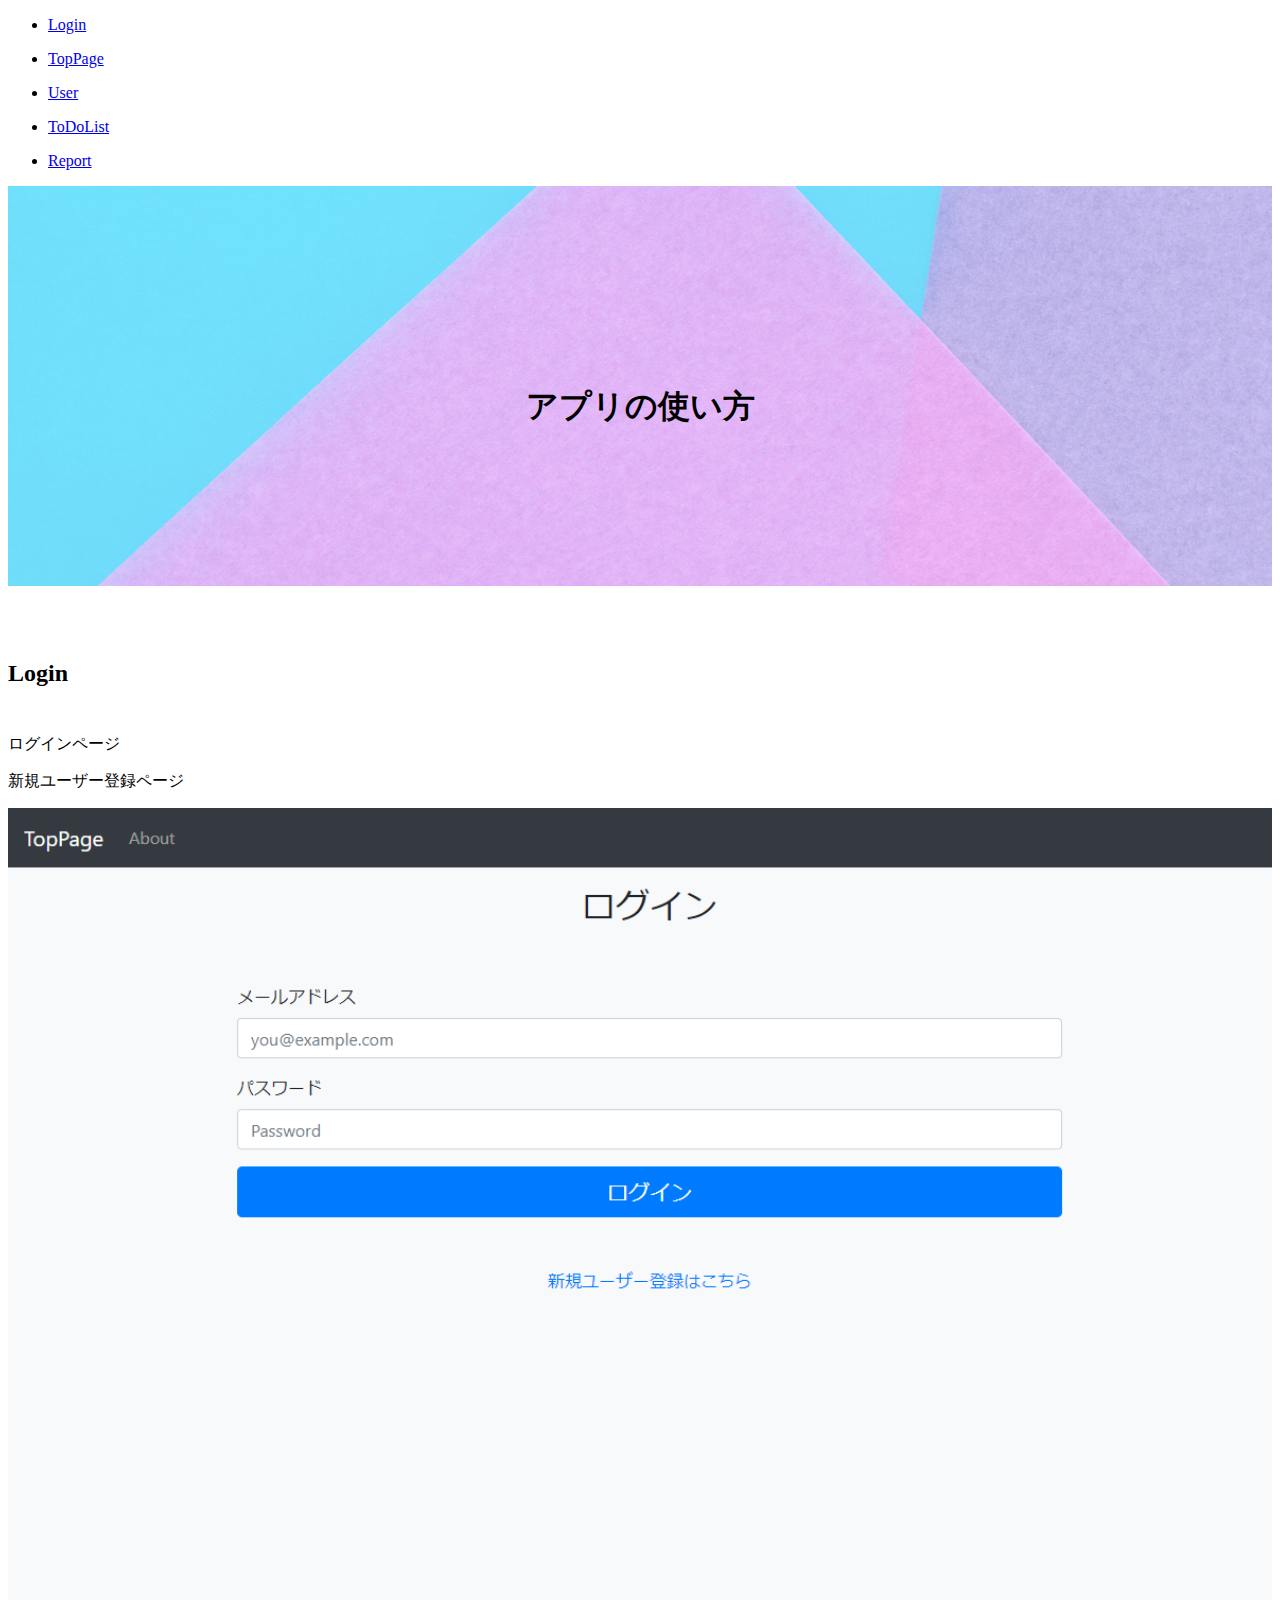
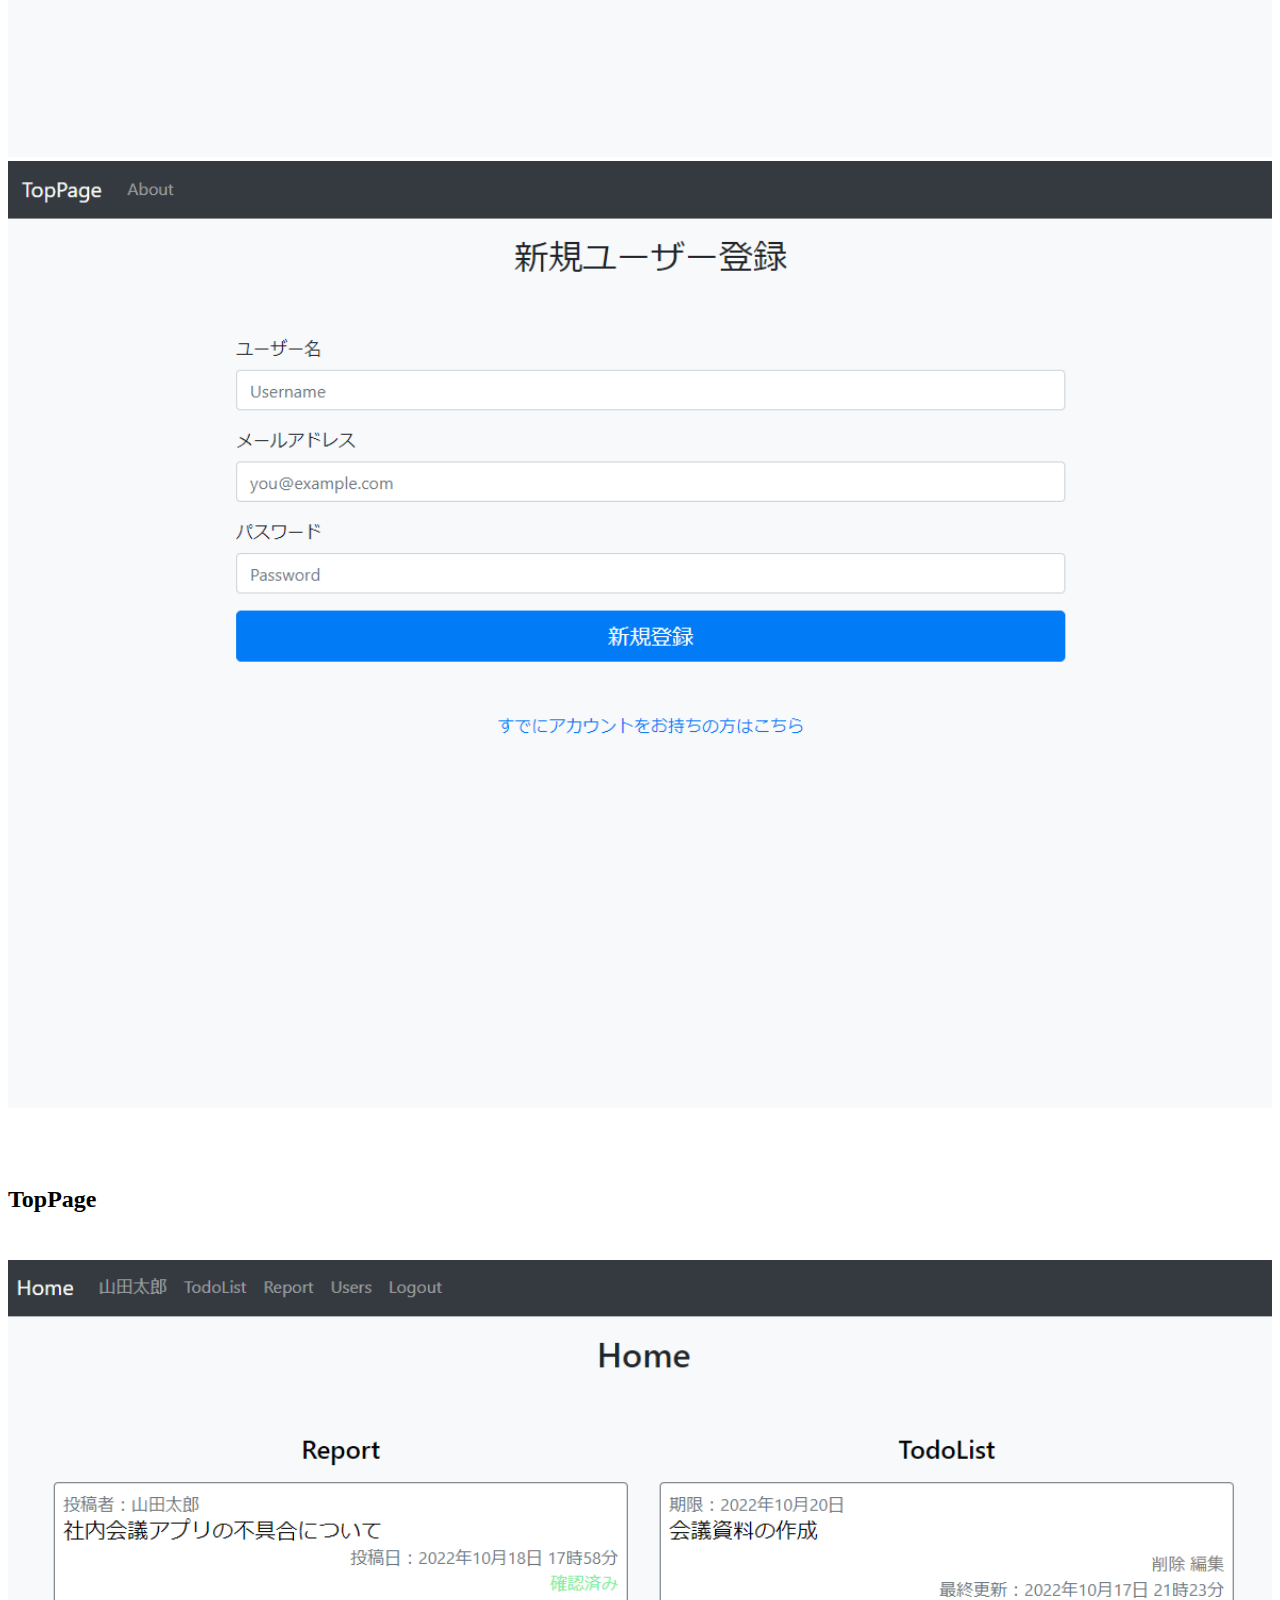
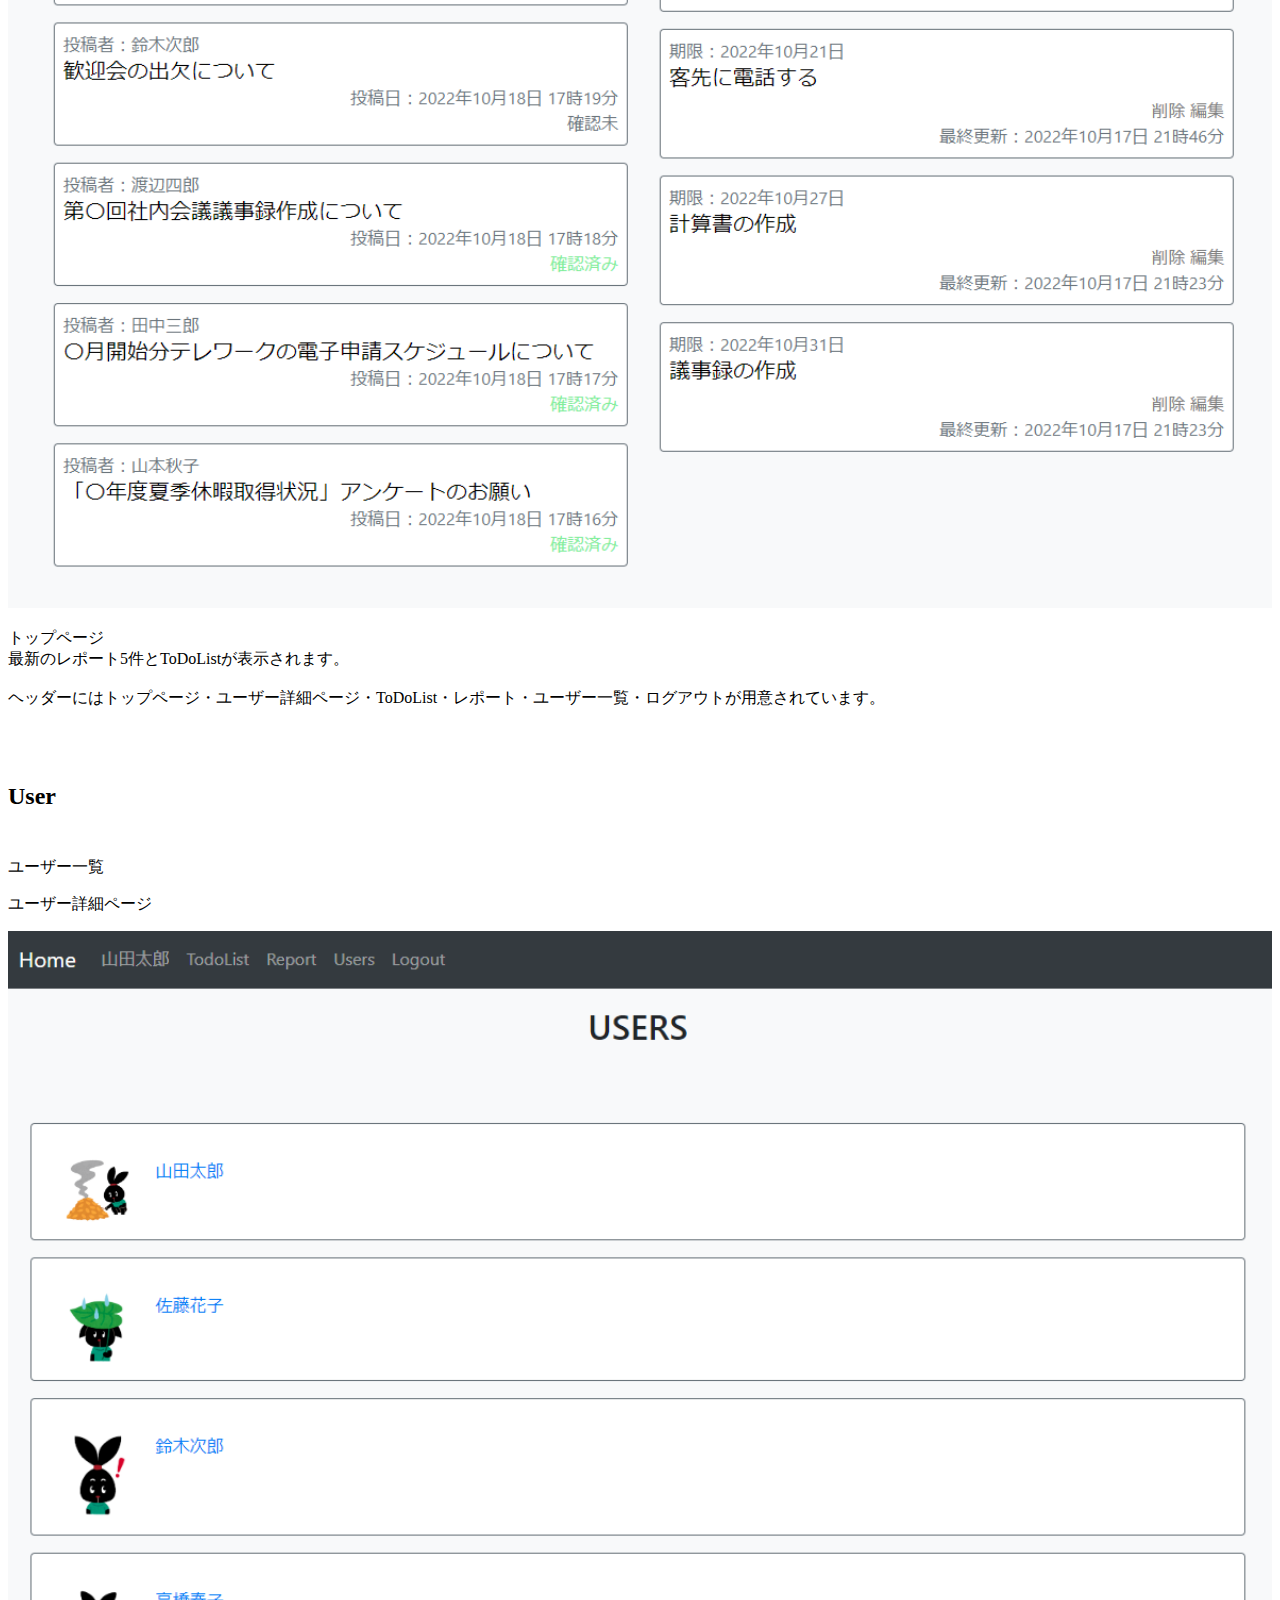
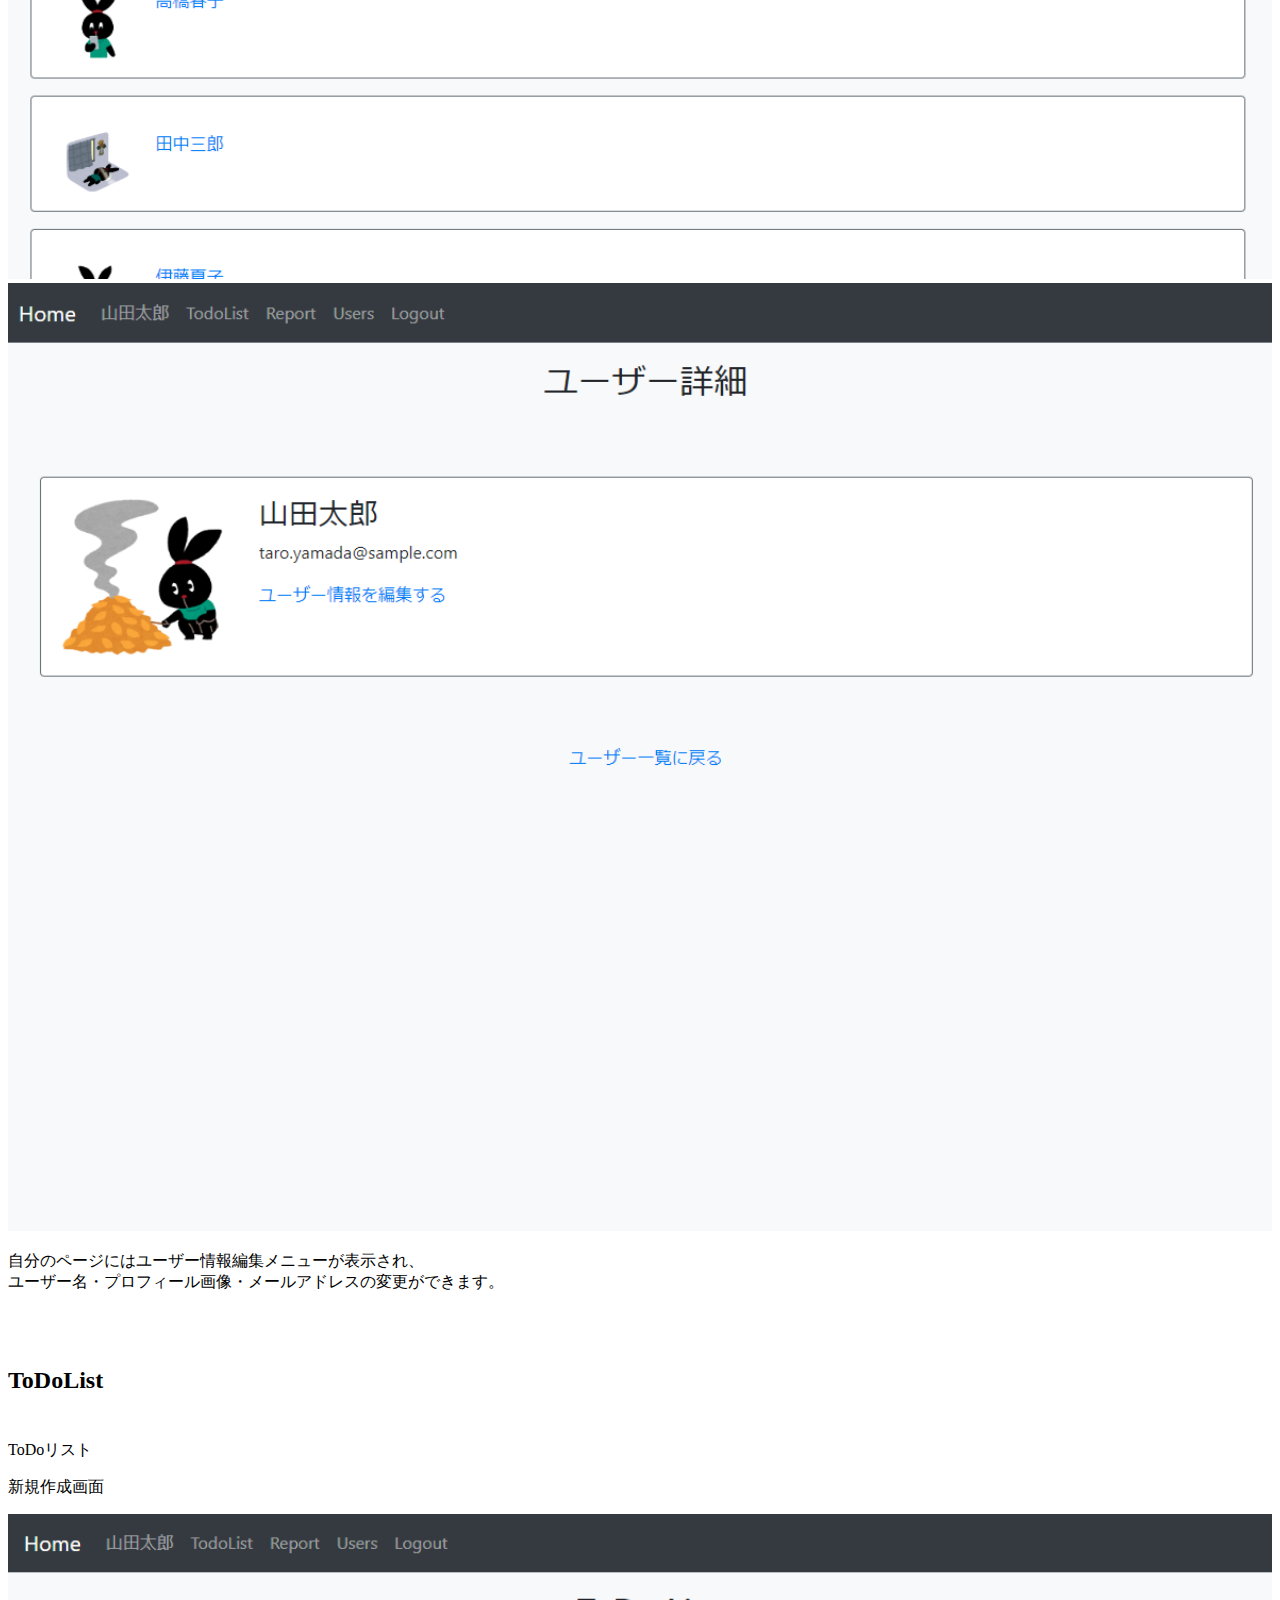
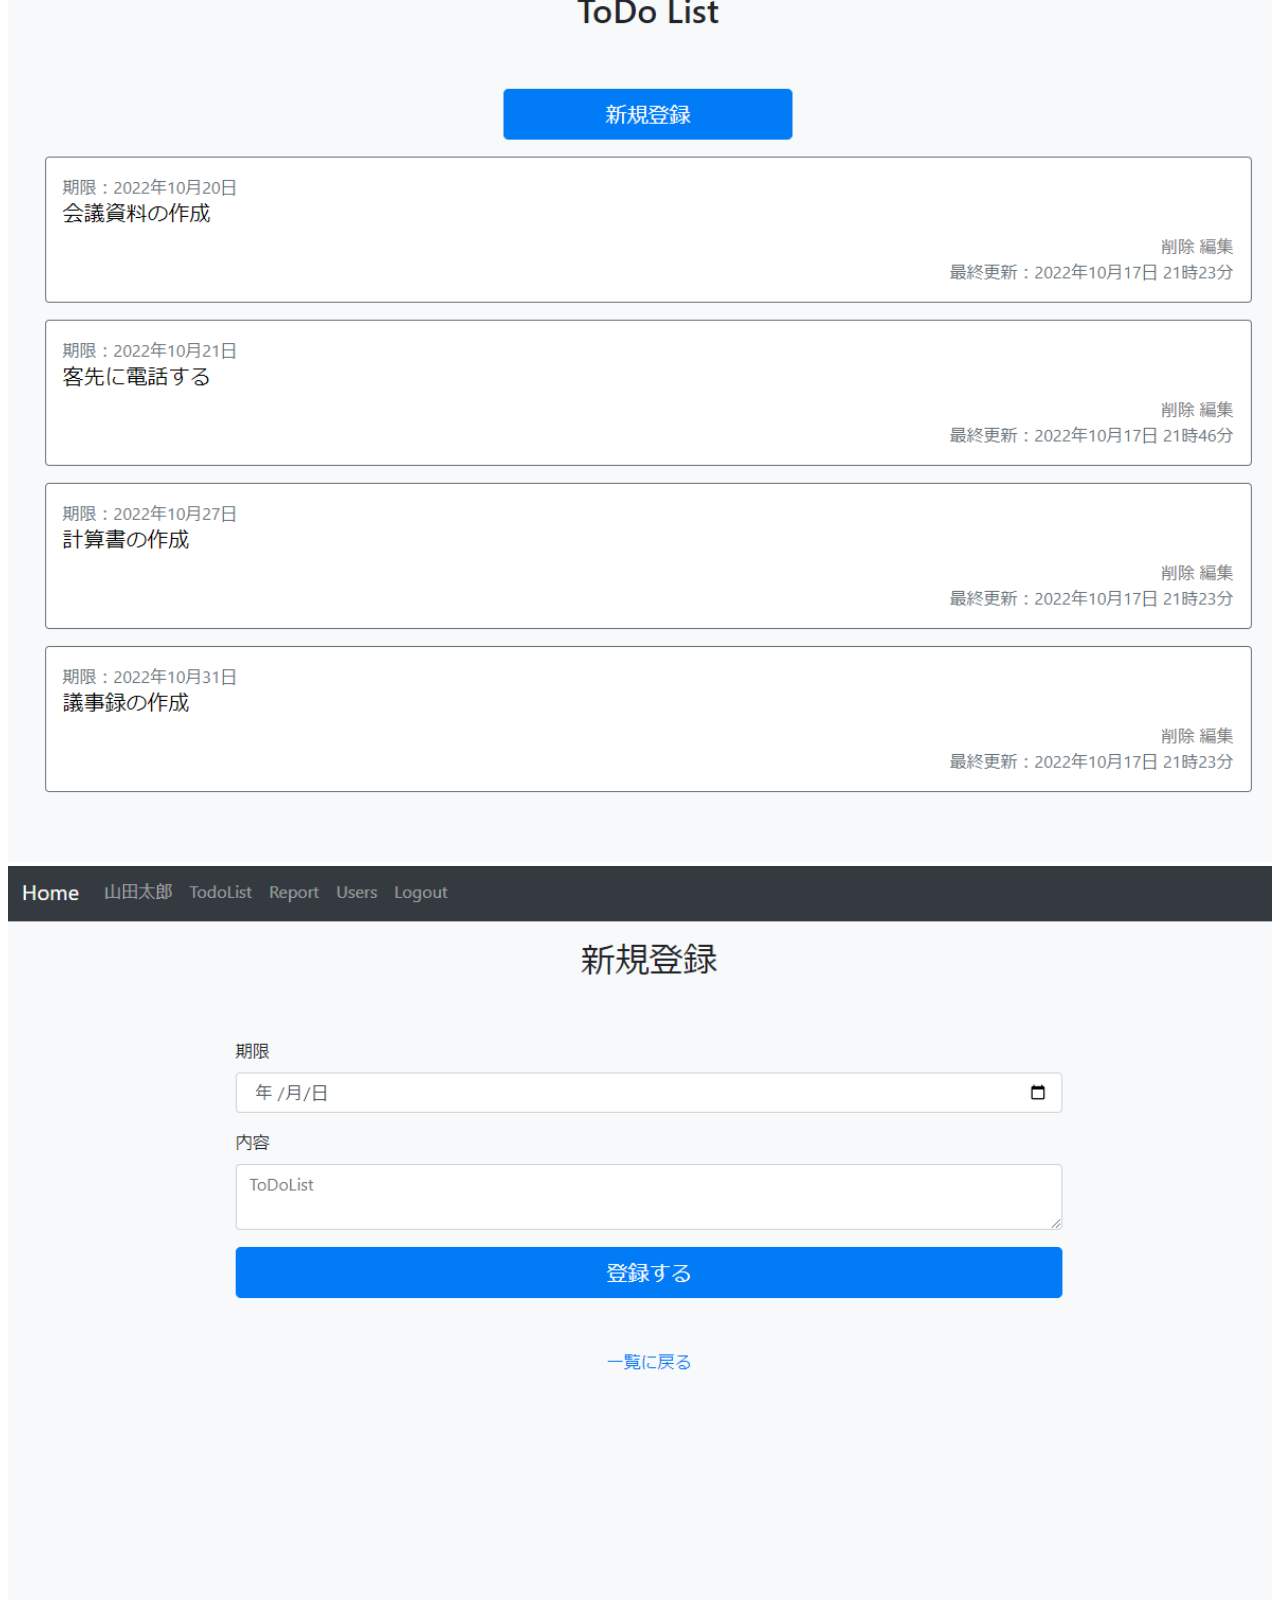
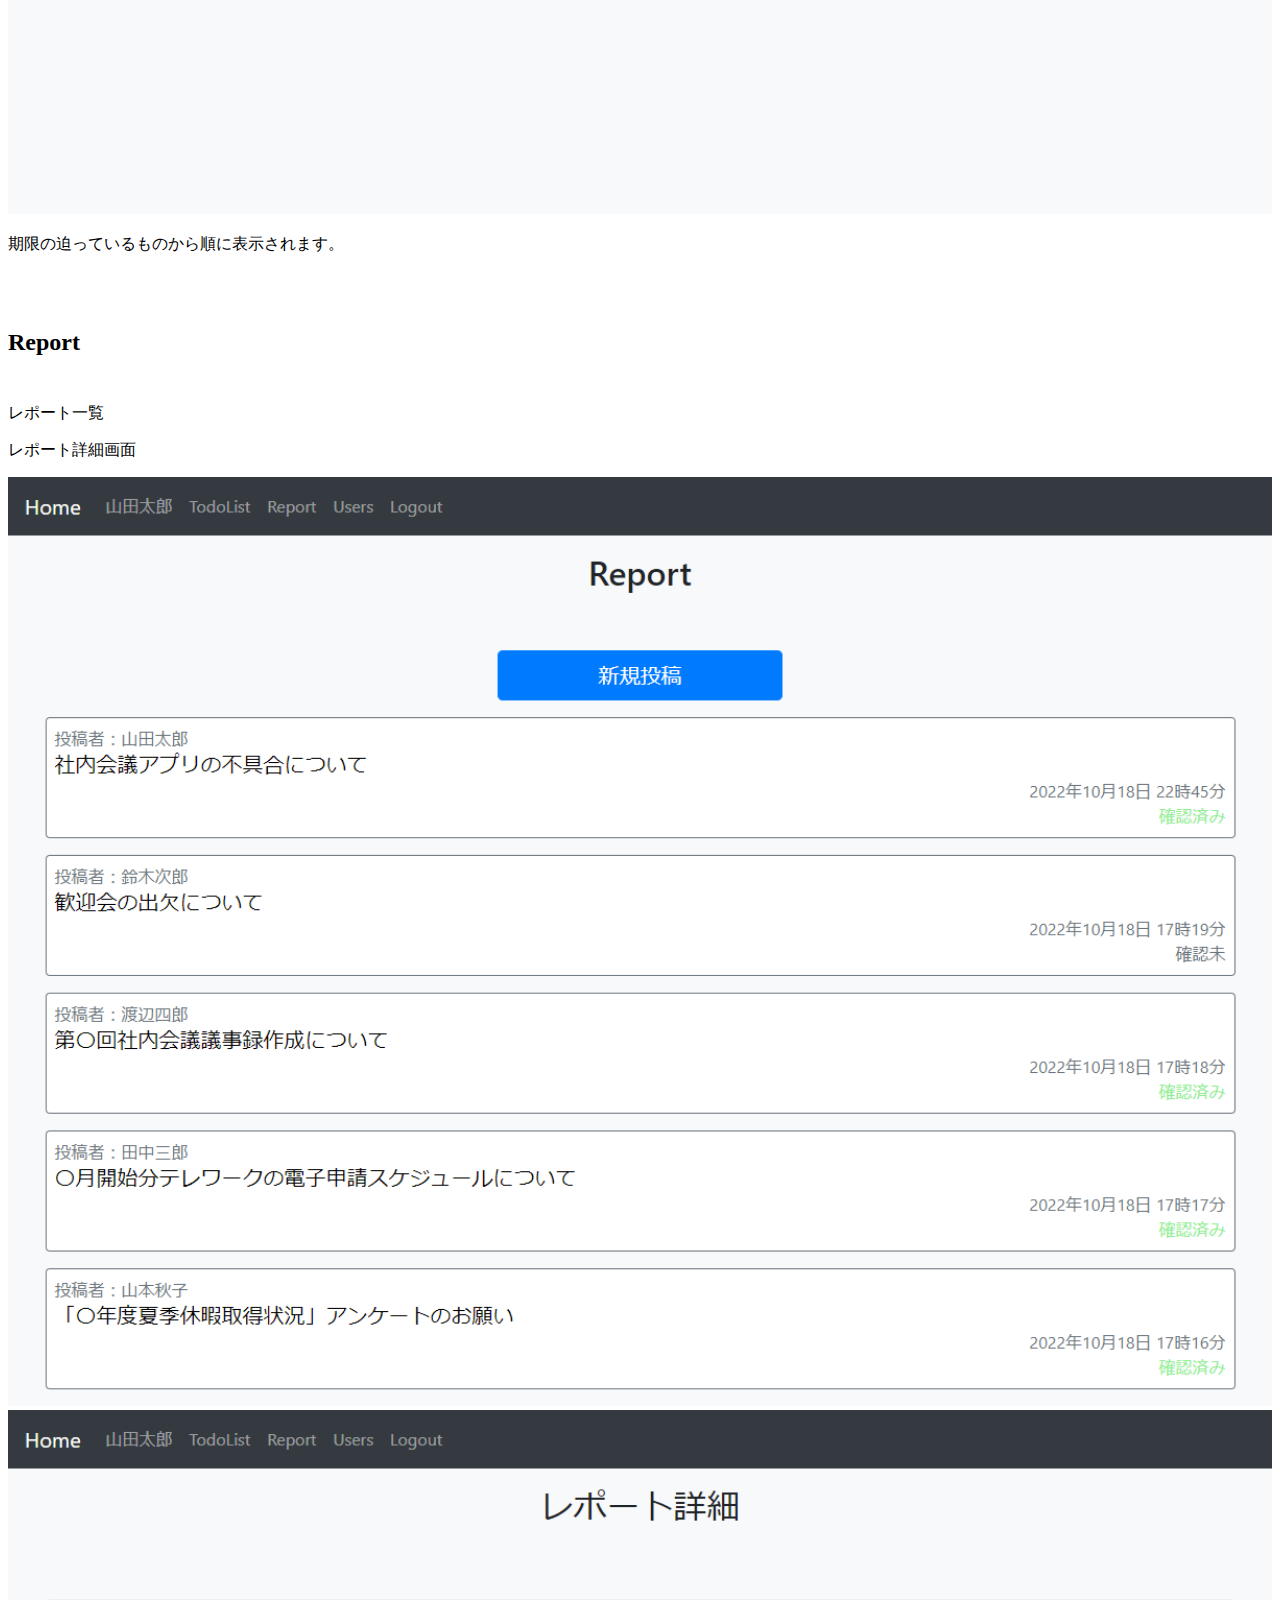
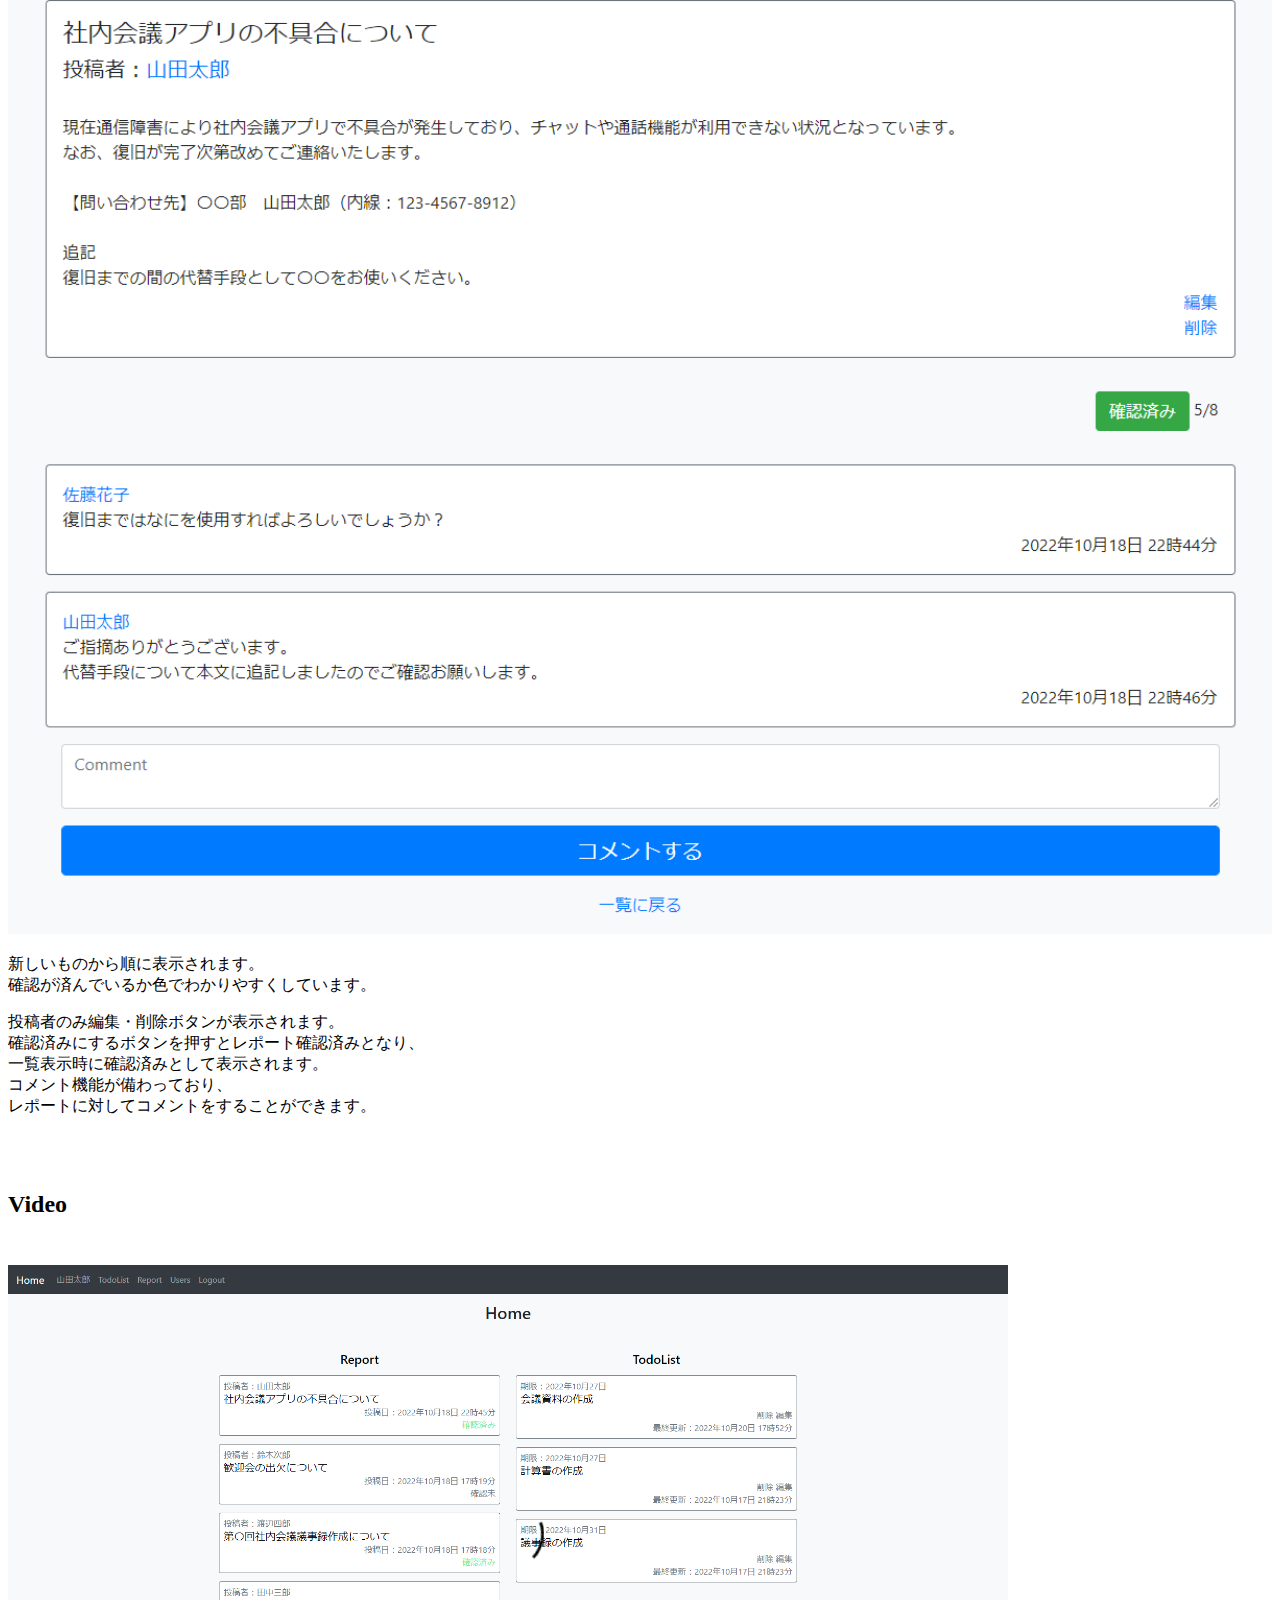
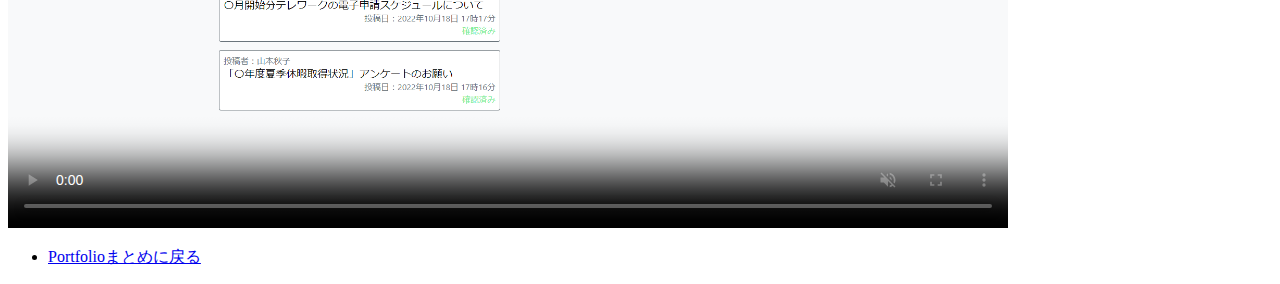
==== commit d5b800fa: "アプリ説明にフッター追加" ====
--- a/appdetail.html
+++ b/appdetail.html
@@ -43,17 +43,18 @@
     <h2 id="login" class="text-center"><br><br>Login<br><br></h2>
     <div class="container countainer-mdiv.containerm">
         <div class="row">
+          <div class="col-md-6 text-center">
+            <p class="h5">ログインページ</p>
+          </div>
+          <div class="col-md-6 text-center">
+            <p class="h5">新規ユーザー登録ページ</p>
+          </div>
+
           <div class="col-md-6 ">
             <img src="img/Login.png" alt="img" class="img-fulied border border-secondary">
           </div>
           <div class="col-md-6 ">
             <img src="img/Signup.jpg" alt="img" class="img-fulied border border-secondary">
-          </div>
-          <div class="col-md-6 text-center">
-            <p>ログインページ</p>
-          </div>
-          <div class="col-md-6 text-center">
-            <p>新規ユーザー登録ページ</p>
           </div>
         </div>
       </div>
@@ -77,17 +78,23 @@
     <h2 id="user" class="text-center"><br><br>User<br><br></h2>
     <div class="container countainer-mdiv.container-m">
         <div class="row">
+          <div class="col-md-6 text-center">
+            <p class="h5">ユーザー一覧</p>
+          </div>
+          <div class="col-md-6 text-center">
+            <p class="h5">ユーザー詳細ページ</p>
+          </div>
+
           <div class="col-md-6 ">
             <img src="img/user_index.png" alt="img" class="img-fulied border border-secondary">
           </div>
           <div class="col-md-6 ">
             <img src="img/user_show.png" alt="img" class="img-fulied border border-secondary">
-          </div>
+          </div> 
+        </div>
+        <div class="row justify-content-end">
           <div class="col-md-6 text-center">
-            <p>ユーザー一覧</p>
-          </div>
-          <div class="col-md-6 text-center">
-            <p>ユーザー詳細ページ<br>自分のページにはユーザー情報編集メニューが表示され、<br>ユーザー名・プロフィール画像・メールアドレスの変更ができます。</p>
+            <p>自分のページにはユーザー情報編集メニューが表示され、<br>ユーザー名・プロフィール画像・メールアドレスの変更ができます。</p>
           </div>
         </div>
     </div>
@@ -95,36 +102,49 @@
     <h2 id="list" class="text-center"><br><br>ToDoList<br><br></h2>
     <div class="container countainer-mdiv.container-m">
         <div class="row">
+          <div class="col-md-6 text-center">
+            <p class="h5">ToDoリスト</p>
+          </div>
+          <div class="col-md-6 text-center">
+            <p class="h5">新規作成画面</p>
+          </div>
+
           <div class="col-md-6 ">
             <img src="img/list.png" alt="img" class="img-fulied border border-secondary">
           </div>
           <div class="col-md-6 ">
             <img src="img/list_new.png" alt="img" class="img-fulied border border-secondary">
           </div>
+
           <div class="col-md-6 text-center">
-            <p>ToDoリスト<br>期限の迫っているものから順に表示されます。</p>
+            <p>期限の迫っているものから順に表示されます。</p>
           </div>
-          <div class="col-md-6 text-center">
-            <p>新規作成画面</p>
-          </div>
+
         </div>
     </div>
 
     <h2 id="report" class="text-center"><br><br>Report<br><br></h2>
     <div class="container countainer-mdiv.container-m">
         <div class="row">
+          <div class="col-md-6 text-center">
+            <p class="h5">レポート一覧</p>
+          </div>
+          <div class="col-md-6 text-center">
+            <p class="h5">レポート詳細画面</p>
+          </div>
+
           <div class="col-md-6 ">
             <img src="img/report_index.png" alt="img" class="img-fulied border border-secondary">
           </div>
           <div class="col-md-6 ">
             <img src="img/report_show.png" alt="img" class="img-fulied border border-secondary">
           </div>
+
           <div class="col-md-6 text-center">
-            <p>レポート一覧<br>新しいものから順に表示されます。<br>確認が済んでいるか色でわかりやすくしています。</p>
+            <p>新しいものから順に表示されます。<br>確認が済んでいるか色でわかりやすくしています。</p>
           </div>
           <div class="col-md-6 text-center">
             <p>
-                レポート詳細画面<br>
                 投稿者のみ編集・削除ボタンが表示されます。<br>
                 確認済みにするボタンを押すとレポート確認済みとなり、<br>
                 一覧表示時に確認済みとして表示されます。<br>
@@ -140,6 +160,16 @@
       <video controls muted poster="img\video.png" src="img\sample.mp4"></video>
     </div>
 
+    <nav class="navbar navbar-expand-md navbar-dark bg-dark mt-5">
+      <div class="collapse navbar-collapse justify-content-center">
+          <ul class="navbar-nav">
+              <li class="nav-item active">
+                  <a class="nav-link" href="index.html"><p class="h5">Portfolioまとめに戻る</p></a>
+              </li>
+          </ul>
+      </div>
+  </nav>
+
 
       <!-- Optional JavaScript -->
     <!-- jQuery first, then Popper.js, then Bootstrap JS -->
--- a/stylesheet.css
+++ b/stylesheet.css
@@ -1,5 +1,5 @@
 .navbar-dark .navbar-nav .nav-link:hover{
-    color: red;
+    color: deepskyblue;
 }
 
 .container-title {
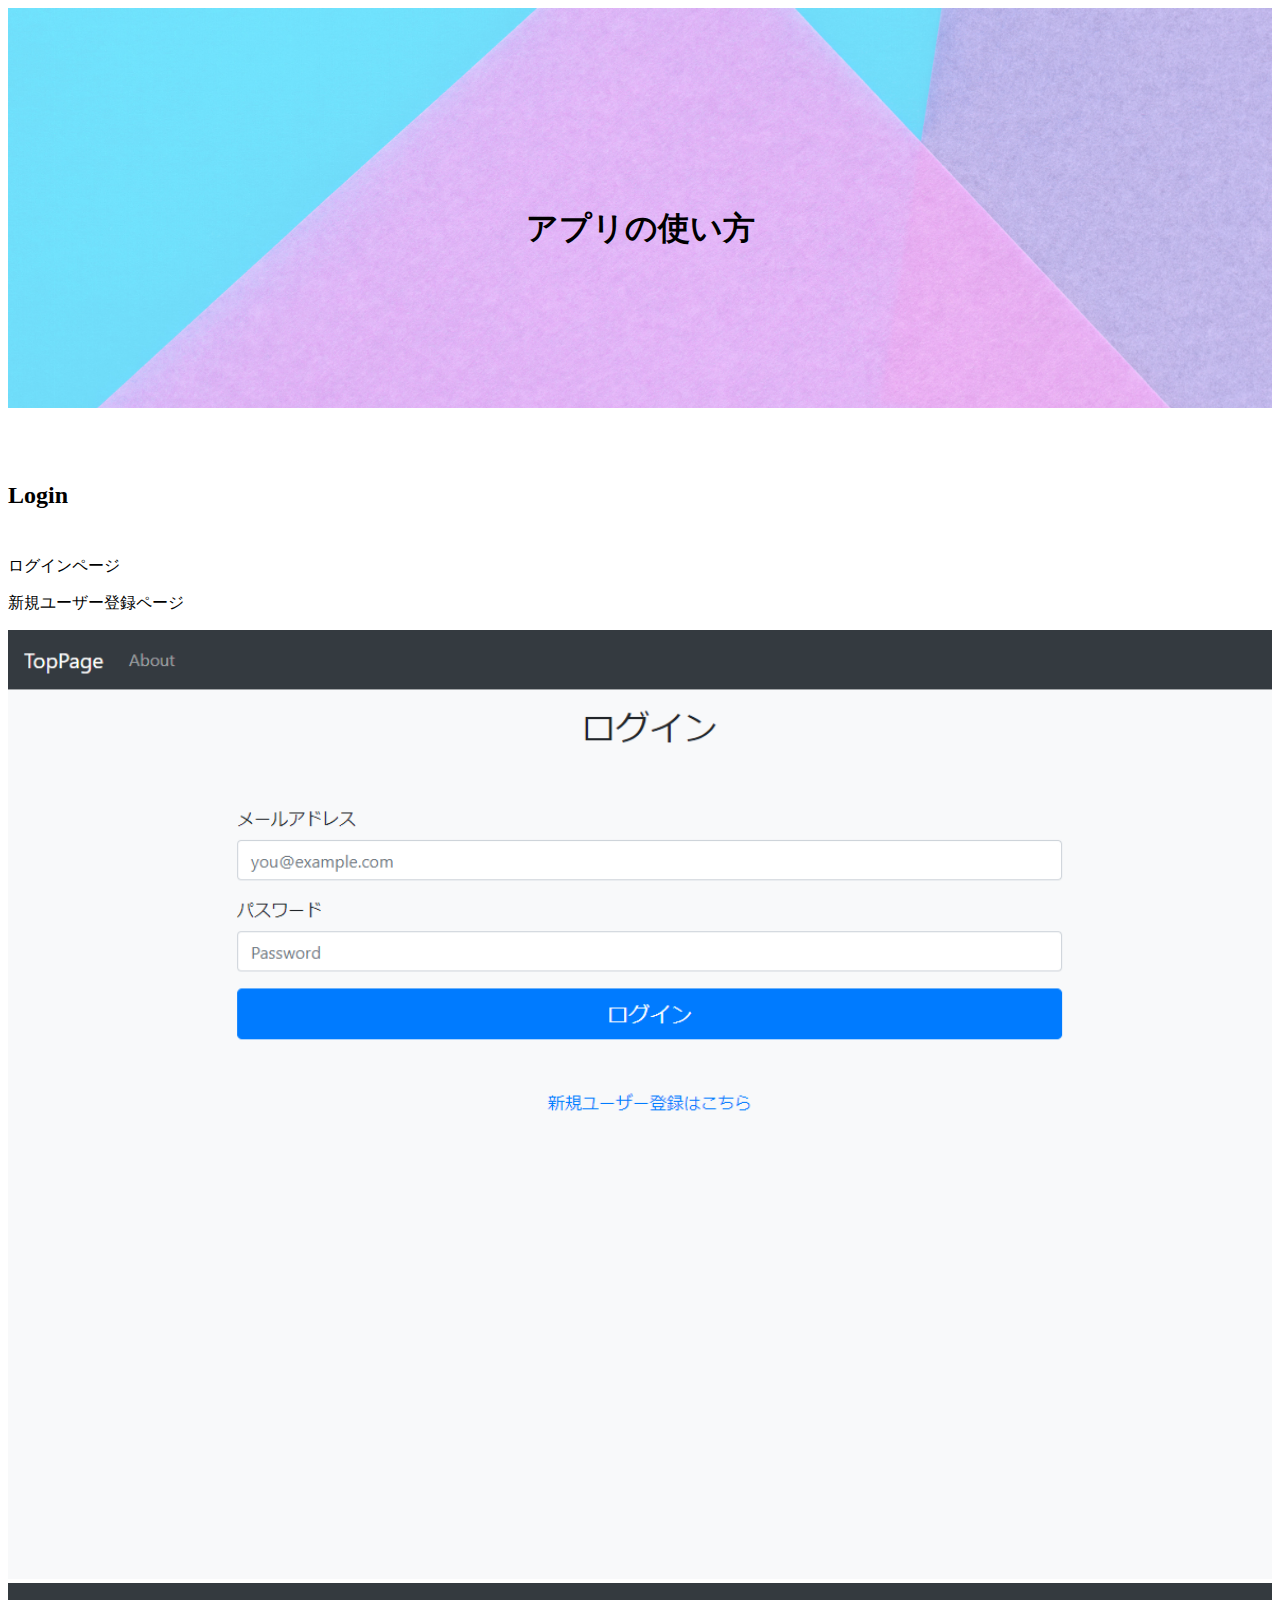
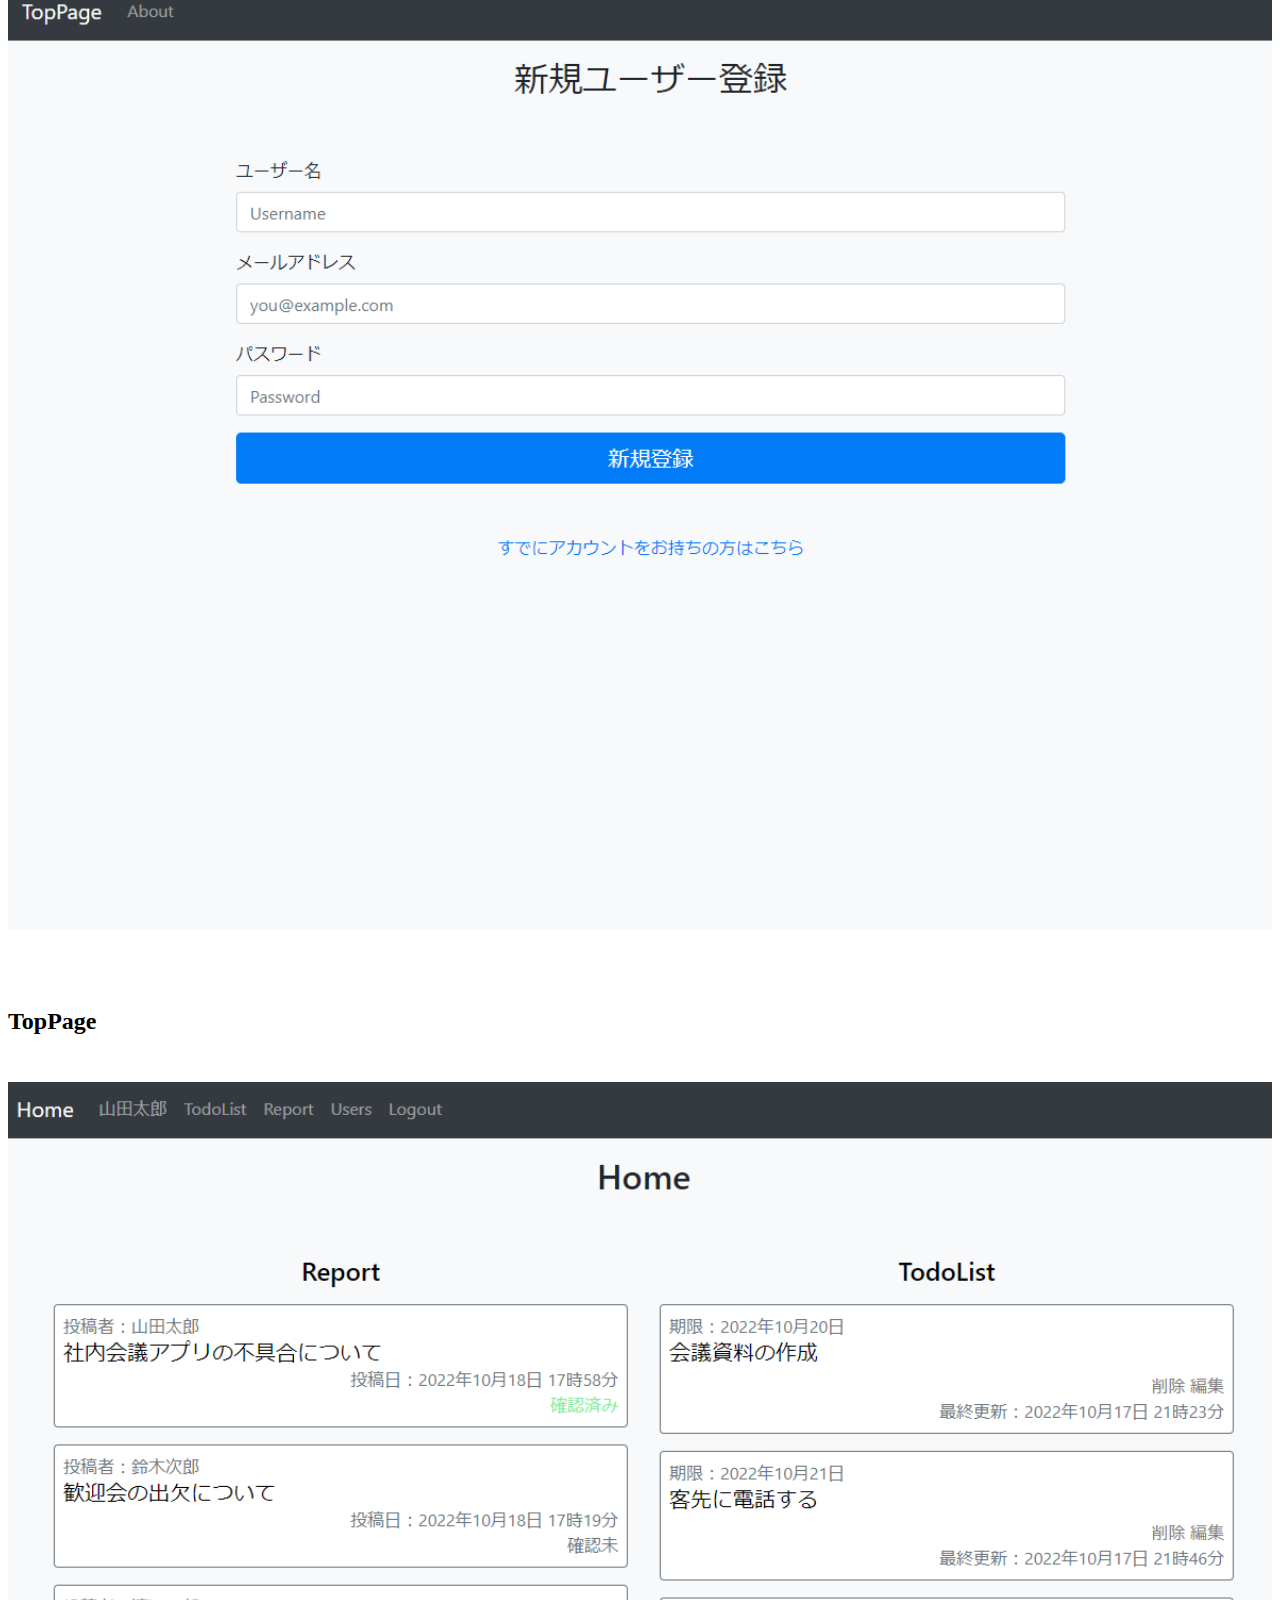
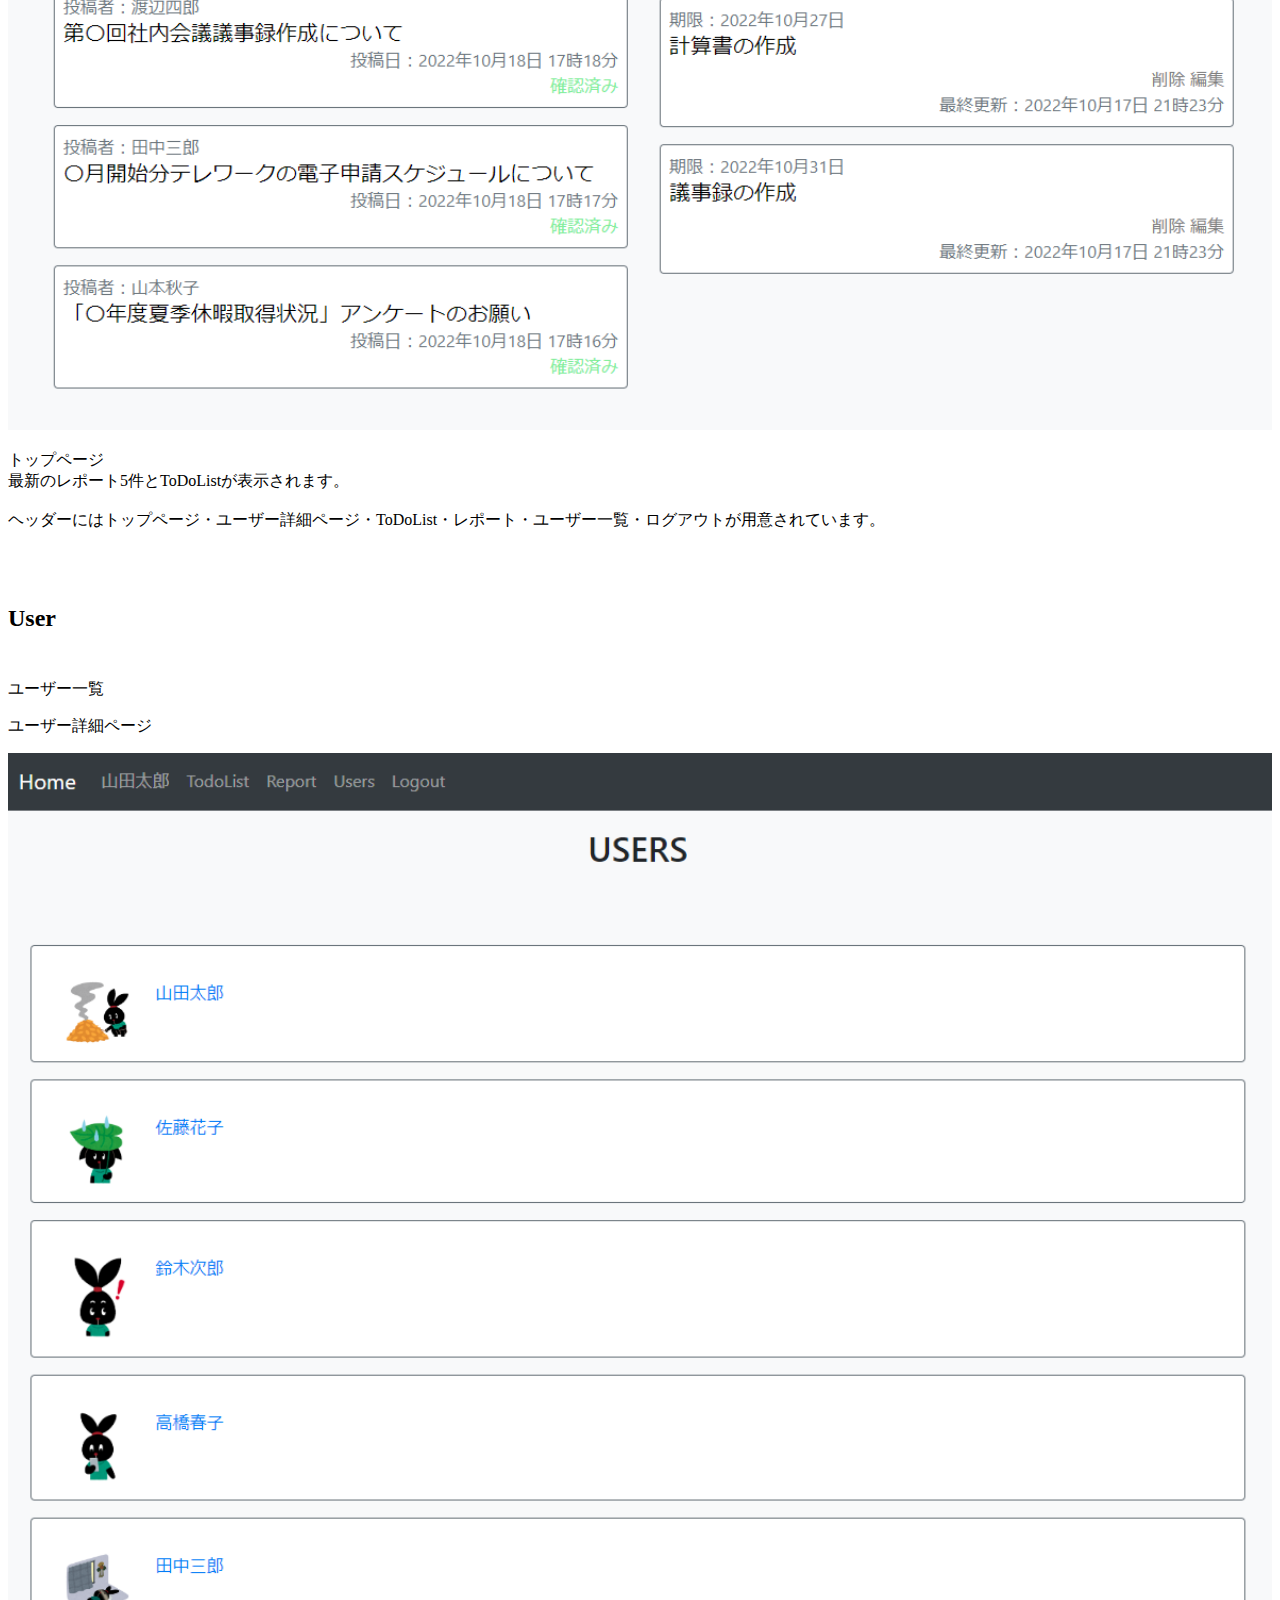
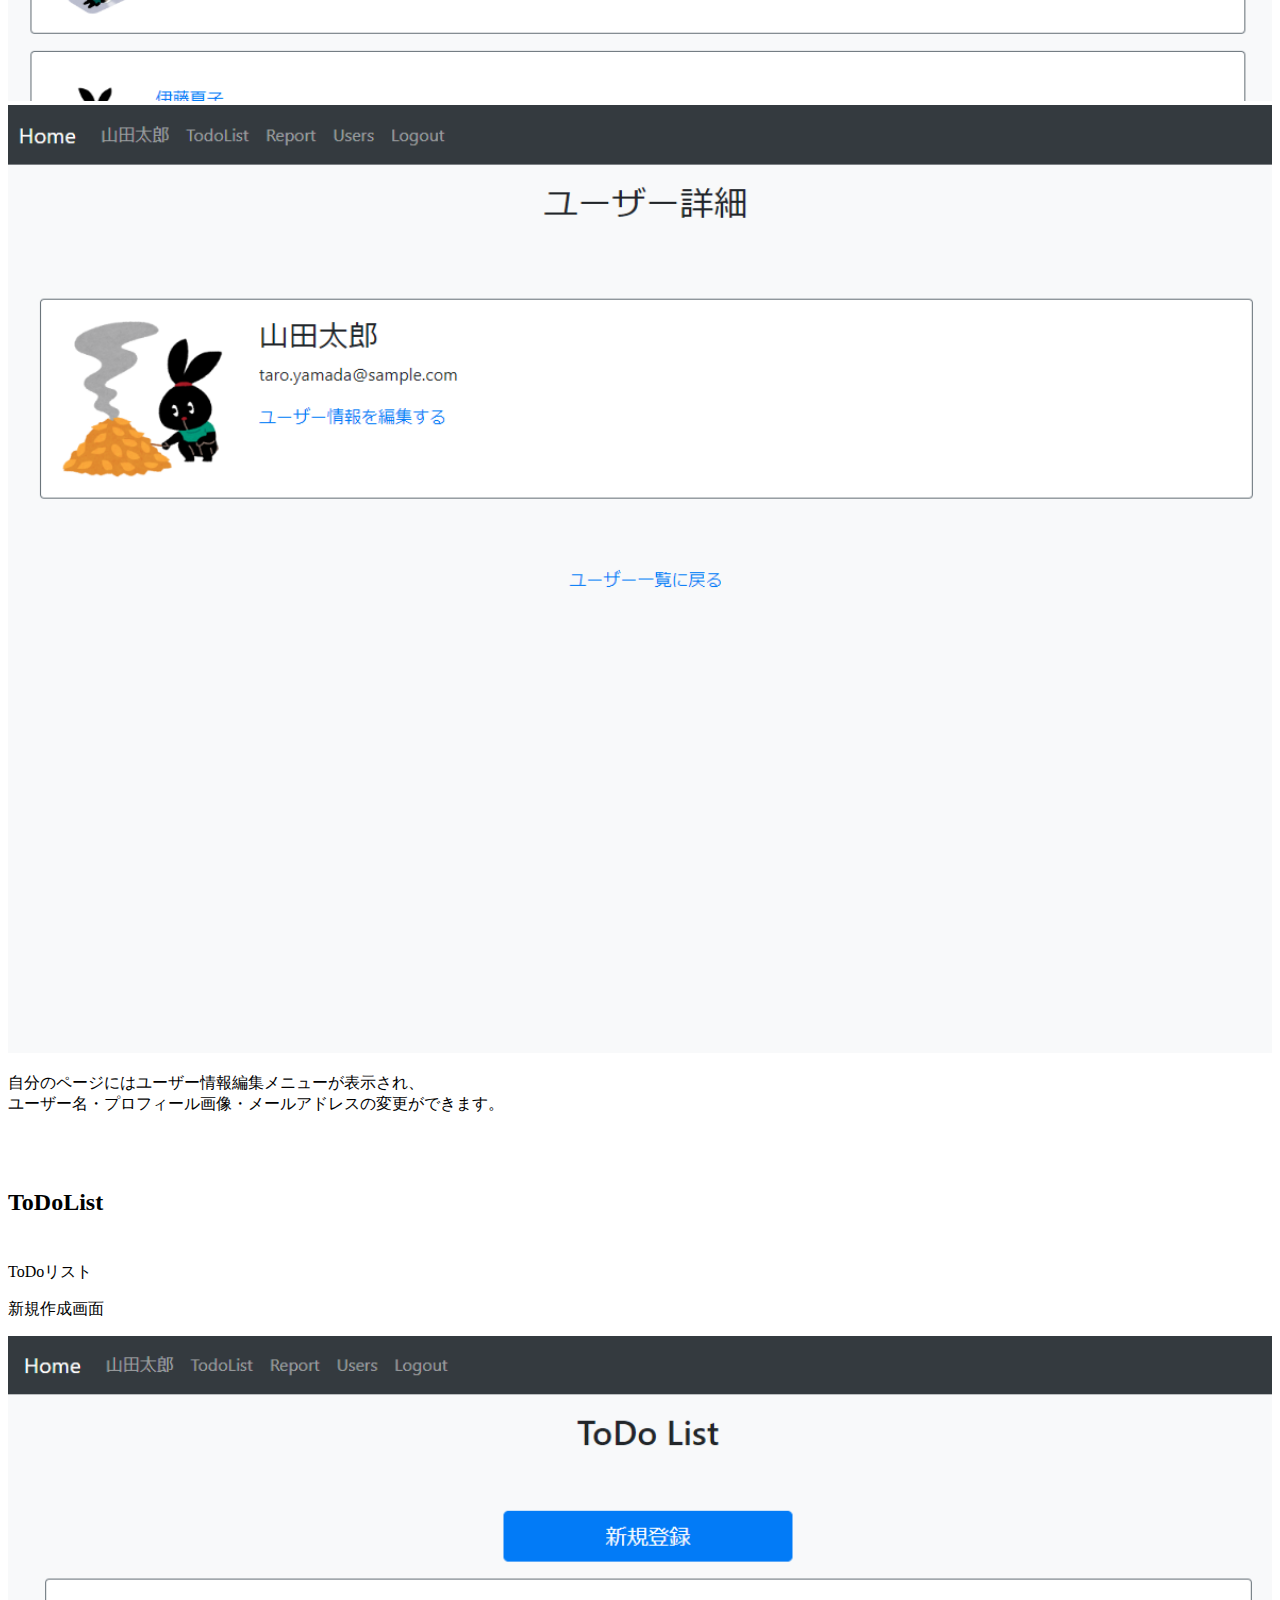
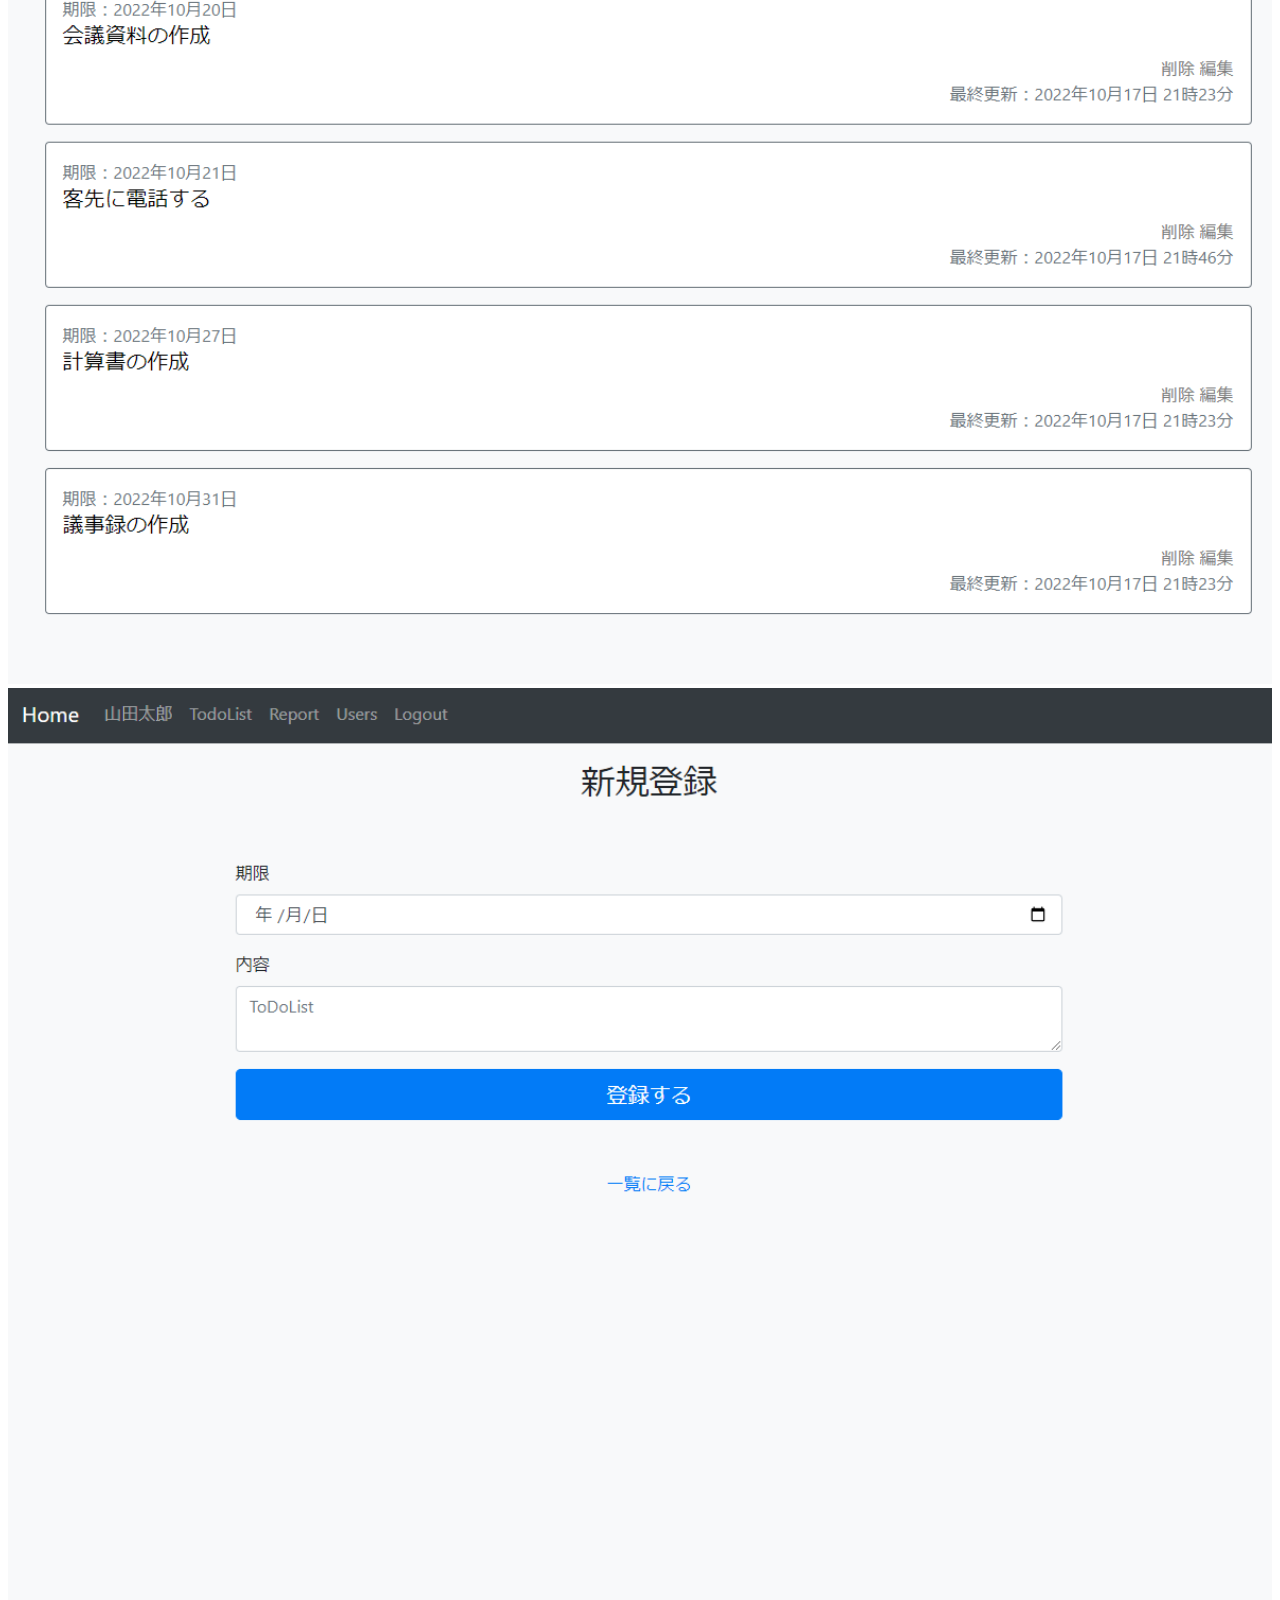
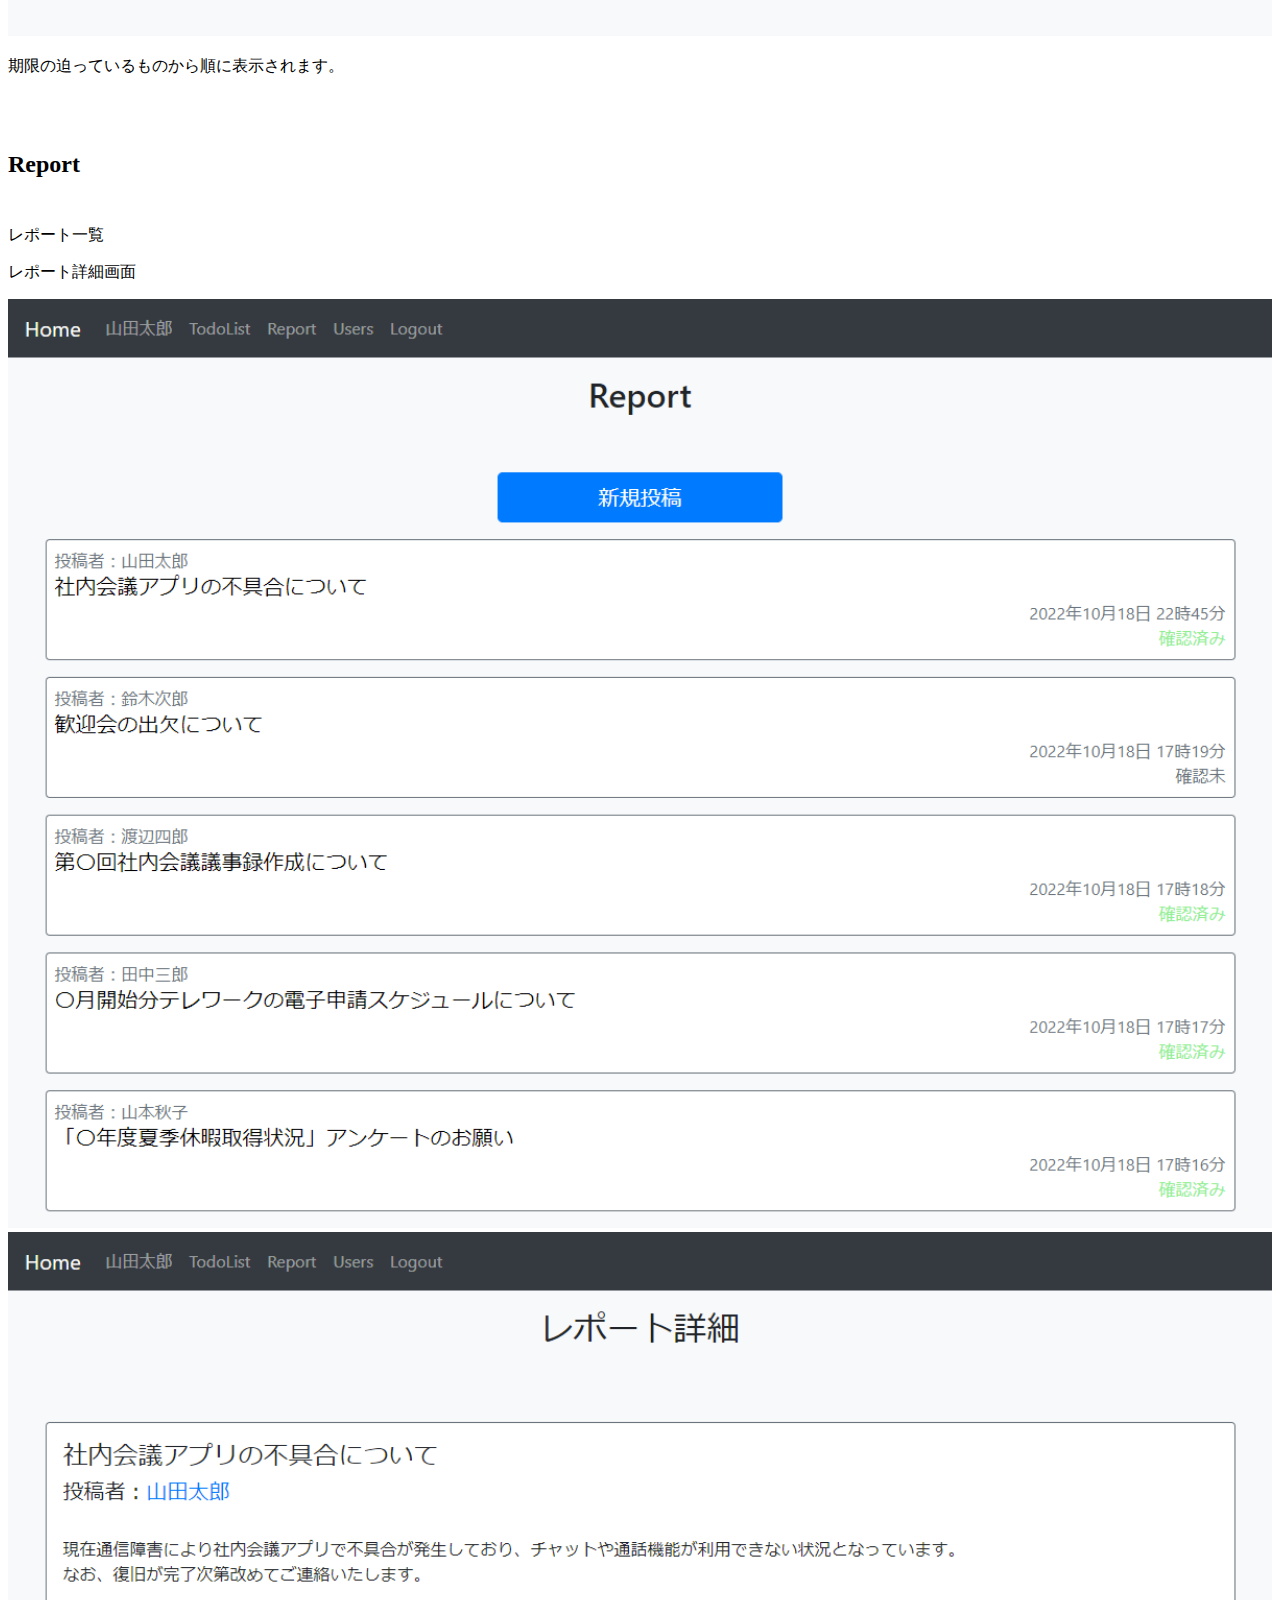
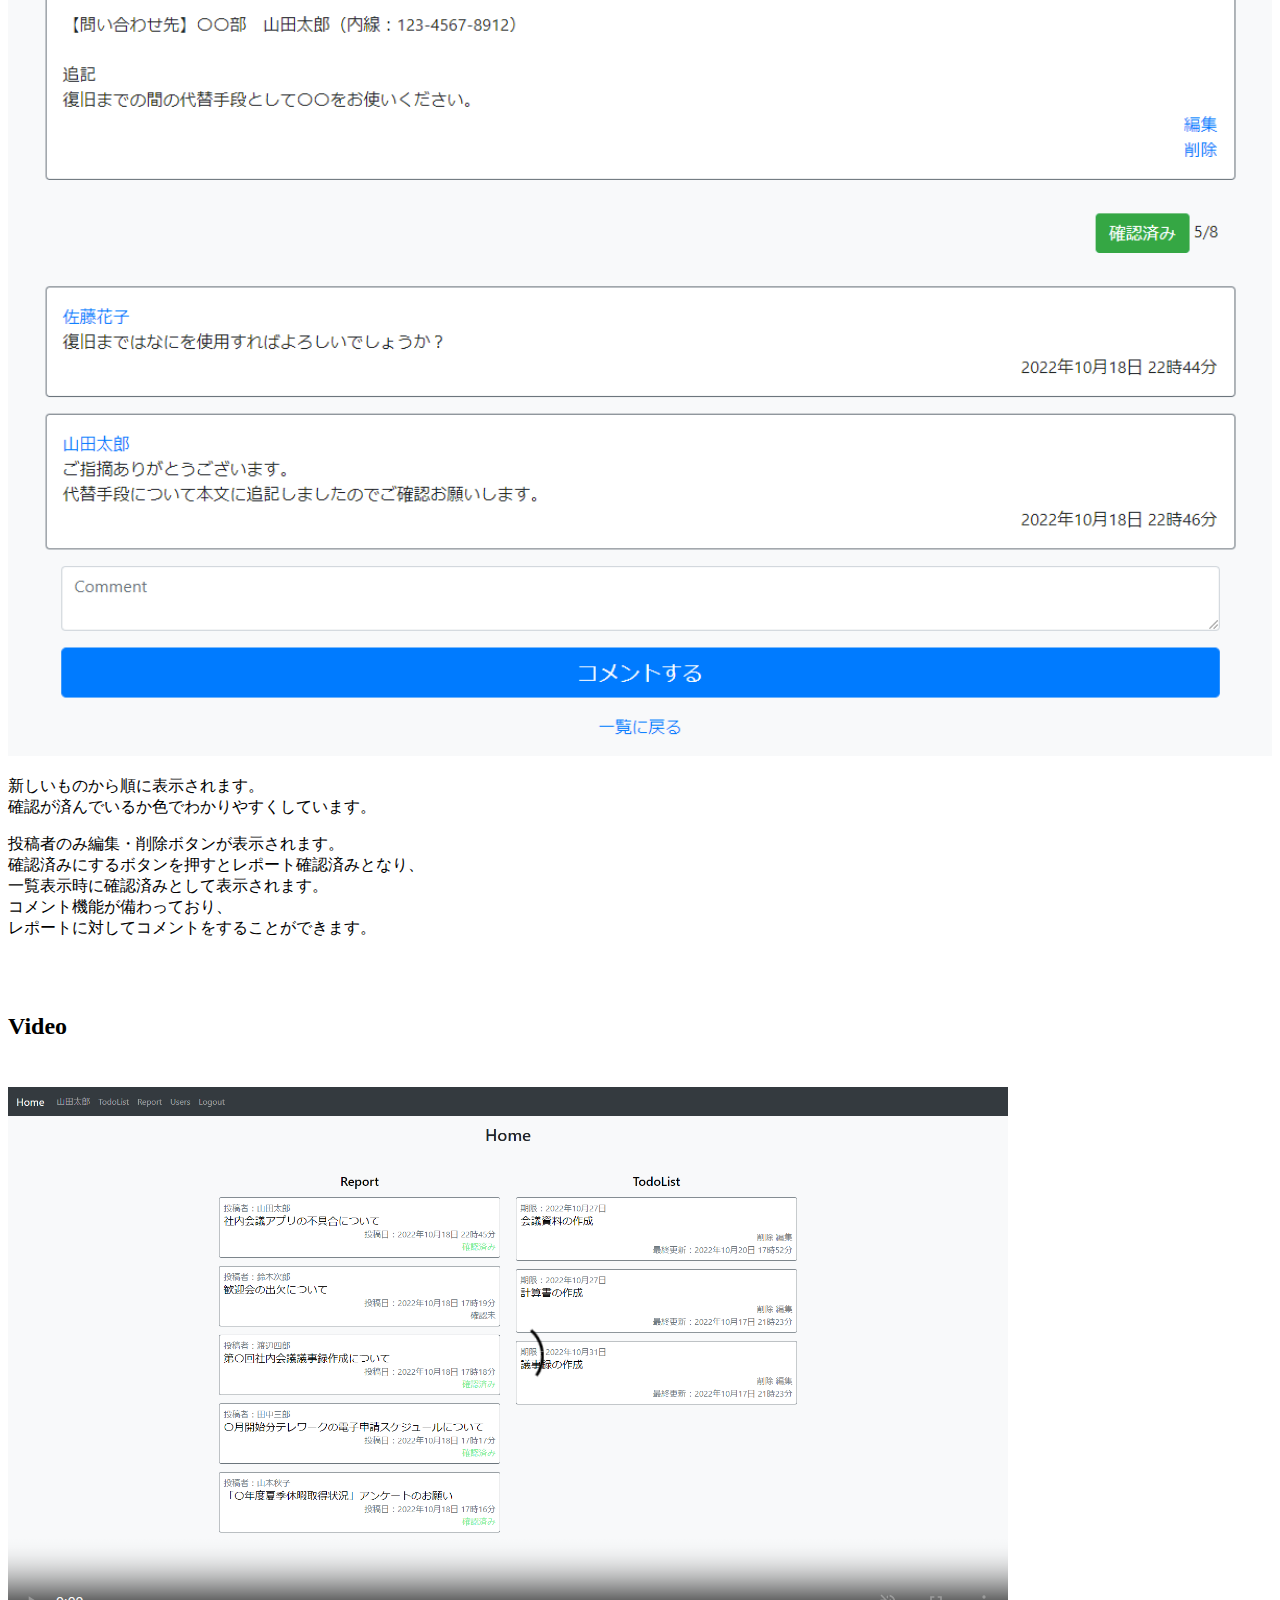
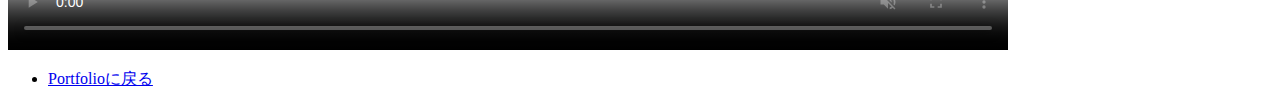
==== commit ed8bc635: "自己紹介追加" ====
--- a/appdetail.html
+++ b/appdetail.html
@@ -11,28 +11,7 @@
   </head>
 
   <body>
-    <!--ヘッダー--> 
-    <nav class="navbar navbar-expand fixed-top navbar-dark bg-dark">
-        <div class="collapse navbar-collapse justify-content-center">
-            <ul class="navbar-nav">
-                <li class="nav-item active">
-                    <a class="nav-link" href="#login"><p class="h5">Login</p></a>
-                </li>
-                <li class="nav-item active">
-                    <a class="nav-link" href="#index"><p class="h5">TopPage</p></a>
-                </li>
-                <li class="nav-item active">
-                    <a class="nav-link" href="#user"><p class="h5">User</p></a>
-                </li>
-                <li class="nav-item active">
-                    <a class="nav-link" href="#list"><p class="h5">ToDoList</p></a>
-                </li>
-                <li class="nav-item active">
-                    <a class="nav-link" href="#report"><p class="h5">Report</p></a>
-                </li>
-            </ul>
-        </div>
-    </nav>
+
 
     <div class="container-title" id="top">
         <h1 class="title" >アプリの使い方</h1>
@@ -156,15 +135,15 @@
     </div>
 
     <h2 id="video" class="text-center"><br><br>Video<br><br></h2>
-    <div class="text-center">
+    <div class="text-center pb-5 mb-5">
       <video controls muted poster="img\video.png" src="img\sample.mp4"></video>
     </div>
 
-    <nav class="navbar navbar-expand-md navbar-dark bg-dark mt-5">
+    <nav class="navbar navbar-expand-md navbar-dark bg-dark  fixed-bottom">
       <div class="collapse navbar-collapse justify-content-center">
           <ul class="navbar-nav">
               <li class="nav-item active">
-                  <a class="nav-link" href="index.html"><p class="h5">Portfolioまとめに戻る</p></a>
+                  <a class="nav-link" href="index.html"><p class="h5">Portfolioに戻る</p></a>
               </li>
           </ul>
       </div>
